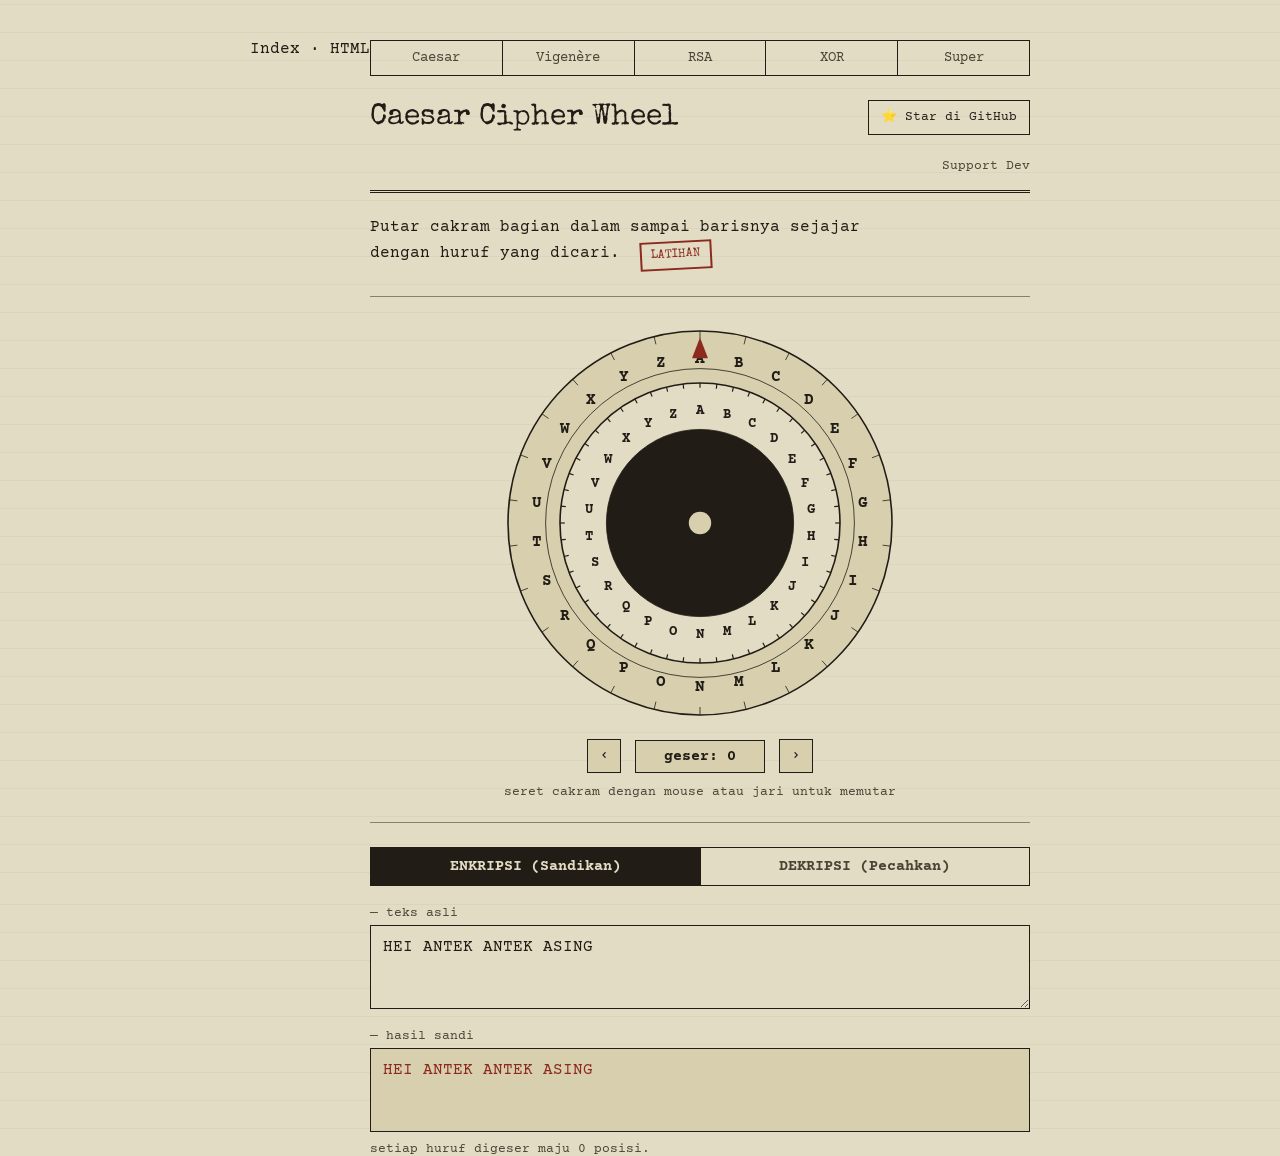
==== index.html @ 6e3e2916 "update index.html" ====
Index · HTML
<!DOCTYPE html>
<html lang="id">
<head>
<meta charset="UTF-8">
<meta name="viewport" content="width=device-width, initial-scale=1.0">
<title>Caesar Wheel</title>
<link rel="stylesheet" href="/shared/theme.css">
<style>
  @import url('https://fonts.googleapis.com/css2?family=Special+Elite&family=Courier+Prime:wght@400;700&display=swap');
 
  :root{
    --paper:#e3dcc4;
    --paper-dark:#d8cfae;
    --ink:#211d16;
    --ink-soft:#4a4436;
    --red:#8c2a1e;
    --red-soft:#a8493a;
    --line:#8a8267;
  }
 
  *{box-sizing:border-box;}
 
  body{
    margin:0;
    min-height:100vh;
    background:
      repeating-linear-gradient(0deg, transparent, transparent 27px, rgba(138,130,103,0.18) 28px),
      var(--paper);
    font-family:'Courier Prime', monospace;
    color:var(--ink);
    display:flex;
    justify-content:center;
    padding:40px 18px 70px;
  }
 
  .sheet{
    width:100%;
    max-width:660px;
  }
 
  .letterhead{
    display:flex;
    justify-content:space-between;
    align-items:flex-start;
    border-bottom:3px double var(--ink);
    padding-bottom:14px;
    margin-bottom:22px;
  }
  .letterhead h1{
    font-family:'Special Elite', cursive;
    font-size:30px;
    font-weight:400;
    margin:0;
    line-height:1.2;
  }
  .letterhead .ref{
    font-size:13px;
    color:var(--ink-soft);
    text-align:right;
    line-height:1.6;
    white-space:nowrap;
  }
 
  .intro{
    font-size:16px;
    line-height:1.6;
    max-width:520px;
    margin:0 0 26px;
  }
 
  .stamp{
    display:inline-block;
    border:2px solid var(--red);
    color:var(--red);
    font-family:'Special Elite', cursive;
    font-size:12px;
    padding:3px 9px;
    transform:rotate(-3deg);
    margin-left:10px;
  }
 
  .stage-wrap{
    display:flex;
    flex-direction:column;
    align-items:center;
    padding:20px 0 10px;
    border-top:1px solid var(--line);
    border-bottom:1px solid var(--line);
    margin-bottom:24px;
  }
 
  .stage{
    position:relative;
    width:min(72vw, 400px);
    aspect-ratio:1/1;
    margin:6px 0;
  }
 
  svg{width:100%;height:100%;display:block;overflow:visible;}
 
  .disc-inner{
    cursor:grab;
    transform-origin:250px 250px;
    transition:transform 0.15s linear;
  }
  .disc-inner.dragging{
    cursor:grabbing;
    transition:none;
  }
 
  .letter-outer, .letter-inner{
    font-family:'Courier Prime', monospace;
    font-weight:700;
    fill:var(--ink);
    text-anchor:middle;
    dominant-baseline:middle;
    user-select:none;
  }
  .letter-inner{ fill:var(--ink); }
 
  .pointer-tick{
    fill:var(--red);
    stroke:none;
  }
 
  .center-hub{
    fill:var(--ink);
  }
  .center-hub-inner{
    fill:var(--paper-dark);
  }
 
  .controls{
    display:flex;
    align-items:center;
    gap:14px;
    margin-top:10px;
  }
  .shift-badge{
    font-family:'Courier Prime', monospace;
    font-weight:700;
    font-size:15px;
    color:var(--ink);
    border:1px solid var(--ink);
    padding:7px 14px;
    min-width:130px;
    text-align:center;
    background:var(--paper-dark);
  }
  .nudge{
    width:34px;
    height:34px;
    border-radius:0;
    border:1px solid var(--ink);
    background:var(--paper-dark);
    color:var(--ink);
    font-size:17px;
    font-family:'Courier Prime', monospace;
    cursor:pointer;
  }
  .nudge:hover{ background:var(--ink); color:var(--paper); }
  .nudge:active{ transform:translateY(1px); }
 
  .hint{
    font-size:13px;
    color:var(--ink-soft);
    margin-top:12px;
    text-align:center;
  }
 
  .mode-row{
    display:flex;
    border:1px solid var(--ink);
    margin-bottom:20px;
  }
  .mode-btn{
    flex:1;
    padding:10px 0;
    background:var(--paper);
    border:none;
    border-right:1px solid var(--ink);
    color:var(--ink-soft);
    font-family:'Courier Prime', monospace;
    font-size:15px;
    font-weight:700;
    cursor:pointer;
  }
  .mode-btn:last-child{ border-right:none; }
  .mode-btn.active{
    background:var(--ink);
    color:var(--paper);
  }
 
  .field{ margin-bottom:20px; }
  label{
    display:block;
    font-size:13px;
    color:var(--ink-soft);
    margin-bottom:5px;
  }
  label::before{
    content:"— ";
  }
 
  textarea{
    width:100%;
    min-height:84px;
    resize:vertical;
    background:var(--paper);
    color:var(--ink);
    border:1px solid var(--ink);
    border-radius:0;
    padding:10px 12px;
    font-family:'Courier Prime', monospace;
    font-size:16px;
    line-height:1.45;
    outline:none;
  }
  textarea:focus{ border-color:var(--red); }
 
  .output-box{
    width:100%;
    min-height:84px;
    background:var(--paper-dark);
    border:1px solid var(--ink);
    padding:10px 12px;
    font-family:'Courier Prime', monospace;
    font-size:16px;
    line-height:1.45;
    color:var(--red);
    white-space:pre-wrap;
    word-break:break-word;
  }
 
  .footnote{
    margin-top:10px;
    font-size:13px;
    color:var(--ink-soft);
  }
 
  @media (prefers-reduced-motion: reduce){
    .disc-inner{ transition:none; }
  }
</style>
</head>
<body>
 
<div class="sheet">
  <div id="nav-slot"></div>
 
  <div class="letterhead">
    <h1>Caesar Cipher Wheel</h1>
    <div class="ref">
      <a href="https://github.com/anubluskrin/Caesar-Wheel" target="_blank" rel="noopener noreferrer"
        style="display:inline-flex; align-items:center; gap:6px; border:1px solid var(--ink); padding:6px 12px; color:var(--ink); text-decoration:none; font-size:13px;">
        ⭐ Star di GitHub
      </a>
      <br>
      <br>Support Dev
    </div>
  </div>
 
  <p class="intro">
    Putar cakram bagian dalam sampai barisnya sejajar dengan huruf yang dicari.
    <span class="stamp">LATIHAN</span>
  </p>
 
  <div class="stage-wrap">
    <div class="stage">
      <svg viewBox="0 0 500 500">
        <g class="disc-outer" id="outerDisc"></g>
        <g class="disc-inner" id="innerDisc"></g>
        <polygon class="pointer-tick" points="250,18 240,44 260,44"></polygon>
        <circle class="center-hub" cx="250" cy="250" r="24"></circle>
        <circle class="center-hub-inner" cx="250" cy="250" r="14"></circle>
      </svg>
    </div>
 
    <div class="controls">
      <button class="nudge" id="nudgeLeft" aria-label="Kurangi pergeseran">&#8249;</button>
      <div class="shift-badge" id="shiftBadge">geser: 0</div>
      <button class="nudge" id="nudgeRight" aria-label="Tambah pergeseran">&#8250;</button>
    </div>
    <p class="hint">seret cakram dengan mouse atau jari untuk memutar</p>
  </div>
 
  <div class="mode-row">
    <button class="mode-btn active" data-mode="encode">ENKRIPSI (Sandikan)</button>
    <button class="mode-btn" data-mode="decode">DEKRIPSI (Pecahkan)</button>
  </div>
 
  <div class="field">
    <label for="inputText">teks asli</label>
    <textarea id="inputText" placeholder="Ketik pesan di sini...">HEI ANTEK ANTEK ASING</textarea>
  </div>
 
  <div class="field">
    <label id="outputLabel">hasil sandi</label>
    <div class="output-box" id="outputText"></div>
    <p class="footnote" id="footnote"></p>
  </div>
 
</div>
 
<script src="/shared/nav.js"></script>
<script>
(function(){
  const ALPHA = "ABCDEFGHIJKLMNOPQRSTUVWXYZ";
  const N = 26;
  const R_OUTER = 240;
  const R_OUTER_LETTERS = 205;
  const R_INNER = 175;
  const R_INNER_LETTERS = 140;
  const CX = 250, CY = 250;
 
  // --- efek suara (Web Audio API, tanpa file eksternal) ---
  let audioCtx = null;
  function getAudioCtx(){
    if(!audioCtx) audioCtx = new (window.AudioContext || window.webkitAudioContext)();
    if(audioCtx.state === 'suspended') audioCtx.resume();
    return audioCtx;
  }
  function playTick(strength = 1){
    const ctx = getAudioCtx();
    const osc = ctx.createOscillator();
    const gain = ctx.createGain();
    osc.type = 'square';
    osc.frequency.value = 900 + Math.random() * 200;
    gain.gain.setValueAtTime(0.15 * strength, ctx.currentTime);
    gain.gain.exponentialRampToValueAtTime(0.001, ctx.currentTime + 0.05);
    osc.connect(gain).connect(ctx.destination);
    osc.start();
    osc.stop(ctx.currentTime + 0.05);
  }
 
  const outerDisc = document.getElementById('outerDisc');
  const innerDisc = document.getElementById('innerDisc');
 
  let outerRing = `<circle cx="${CX}" cy="${CY}" r="${R_OUTER}" fill="var(--paper-dark)" stroke="var(--ink)" stroke-width="2"></circle>`;
  outerRing += `<circle cx="${CX}" cy="${CY}" r="${R_INNER+18}" fill="none" stroke="var(--ink)" stroke-width="1"></circle>`;
  for(let i=0;i<N;i++){
    const angle = (i / N) * 2 * Math.PI - Math.PI/2;
    const x = CX + R_OUTER_LETTERS * Math.cos(angle);
    const y = CY + R_OUTER_LETTERS * Math.sin(angle);
    outerRing += `<text class="letter-outer" x="${x.toFixed(2)}" y="${y.toFixed(2)}" font-size="20">${ALPHA[i]}</text>`;
    const x1 = CX + R_OUTER * Math.cos(angle);
    const y1 = CY + R_OUTER * Math.sin(angle);
    const x2 = CX + (R_OUTER-10) * Math.cos(angle);
    const y2 = CY + (R_OUTER-10) * Math.sin(angle);
    outerRing += `<line x1="${x1.toFixed(2)}" y1="${y1.toFixed(2)}" x2="${x2.toFixed(2)}" y2="${y2.toFixed(2)}" stroke="var(--ink)" stroke-width="1"></line>`;
  }
  outerDisc.innerHTML = outerRing;
 
  let innerRing = `<circle cx="${CX}" cy="${CY}" r="${R_INNER}" fill="var(--paper)" stroke="var(--ink)" stroke-width="2"></circle>`;
  innerRing += `<circle cx="${CX}" cy="${CY}" r="${R_INNER-58}" fill="var(--ink)" stroke="var(--ink)" stroke-width="1"></circle>`;
  for(let i=0;i<N;i++){
    const angle = (i / N) * 2 * Math.PI - Math.PI/2;
    const x = CX + R_INNER_LETTERS * Math.cos(angle);
    const y = CY + R_INNER_LETTERS * Math.sin(angle);
    innerRing += `<text class="letter-inner" x="${x.toFixed(2)}" y="${y.toFixed(2)}" font-size="18" fill="var(--ink)">${ALPHA[i]}</text>`;
  }
  for(let i=0;i<52;i++){
    const angle = (i/52) * 2 * Math.PI;
    const x1 = CX + R_INNER * Math.cos(angle);
    const y1 = CY + R_INNER * Math.sin(angle);
    const x2 = CX + (R_INNER-6) * Math.cos(angle);
    const y2 = CY + (R_INNER-6) * Math.sin(angle);
    innerRing += `<line x1="${x1.toFixed(2)}" y1="${y1.toFixed(2)}" x2="${x2.toFixed(2)}" y2="${y2.toFixed(2)}" stroke="var(--ink)" stroke-width="1.5"></line>`;
  }
  innerDisc.innerHTML = innerRing;
 
  const degPerLetter = 360 / N;
  let shift = 0;
  let rotationDeg = 0;
 
  const shiftBadge = document.getElementById('shiftBadge');
  const innerDiscEl = document.getElementById('innerDisc');
 
  function applyRotation(deg, animate){
    innerDiscEl.style.transition = animate ? '' : 'none';
    innerDiscEl.style.transform = `rotate(${deg}deg)`;
  }
 
  function setShift(newShift, animate){
    shift = ((newShift % N) + N) % N;
    rotationDeg = shift * degPerLetter;
    applyRotation(rotationDeg, animate !== false);
    shiftBadge.textContent = `geser: ${shift}`;
    updateOutput();
  }
 
  let dragging = false;
  let dragStartAngle = 0;
  let rotationAtDragStart = 0;
  let lastBoundaryIndex = 0;
  let cachedCtmInverse = null;
 
  function getAngleFromEvent(evt, ctmInverse){
    const svg = innerDiscEl.ownerSVGElement;
    const pt = svg.createSVGPoint();
    const point = evt.touches ? evt.touches[0] : evt;
    pt.x = point.clientX;
    pt.y = point.clientY;
    const loc = pt.matrixTransform(ctmInverse || svg.getScreenCTM().inverse());
    const dx = loc.x - CX;
    const dy = loc.y - CY;
    return Math.atan2(dy, dx) * 180 / Math.PI;
  }
 
  function startDrag(evt){
    dragging = true;
    getAudioCtx();
    innerDiscEl.classList.add('dragging');
    cachedCtmInverse = innerDiscEl.ownerSVGElement.getScreenCTM().inverse();
    dragStartAngle = getAngleFromEvent(evt, cachedCtmInverse);
    rotationAtDragStart = rotationDeg;
    lastBoundaryIndex = Math.round(rotationDeg / degPerLetter);
    evt.preventDefault();
  }
 
  function moveDrag(evt){
    if(!dragging) return;
    const currentAngle = getAngleFromEvent(evt, cachedCtmInverse);
    let delta = currentAngle - dragStartAngle;
    rotationDeg = rotationAtDragStart + delta;
    applyRotation(rotationDeg, false);
 
    const currentBoundaryIndex = Math.round(rotationDeg / degPerLetter);
    if(currentBoundaryIndex !== lastBoundaryIndex){
      playTick();
      lastBoundaryIndex = currentBoundaryIndex;
 
      // update angka & hasil secara realtime, tanpa animasi/snap
      shift = ((currentBoundaryIndex % N) + N) % N;
      shiftBadge.textContent = `geser: ${shift}`;
      updateOutput();
    }
    evt.preventDefault();
  }
 
  function endDrag(){
    if(!dragging) return;
    dragging = false;
    innerDiscEl.classList.remove('dragging');
    const snappedShift = Math.round(rotationDeg / degPerLetter);
    setShift(snappedShift, true);
  }
 
  innerDiscEl.addEventListener('mousedown', startDrag);
  window.addEventListener('mousemove', moveDrag);
  window.addEventListener('mouseup', endDrag);
  innerDiscEl.addEventListener('touchstart', startDrag, {passive:false});
  window.addEventListener('touchmove', moveDrag, {passive:false});
  window.addEventListener('touchend', endDrag);
 
  document.getElementById('nudgeLeft').addEventListener('click', ()=> { playTick(1.3); setShift(shift - 1, true); });
  document.getElementById('nudgeRight').addEventListener('click', ()=> { playTick(1.3); setShift(shift + 1, true); });
 
  let mode = 'encode';
  const modeButtons = document.querySelectorAll('.mode-btn');
  const outputLabel = document.getElementById('outputLabel');
  const footnote = document.getElementById('footnote');
  const inputText = document.getElementById('inputText');
  const outputText = document.getElementById('outputText');
 
  modeButtons.forEach(btn=>{
    btn.addEventListener('click', ()=>{
      modeButtons.forEach(b=>b.classList.remove('active'));
      btn.classList.add('active');
      mode = btn.dataset.mode;
      outputLabel.textContent = mode === 'encode' ? 'hasil sandi' : 'hasil terpecahkan';
      updateOutput();
    });
  });
 
  function caesarShift(text, s){
    return text.replace(/[a-zA-Z]/g, ch => {
      const isUpper = ch === ch.toUpperCase();
      const base = isUpper ? 65 : 97;
      const code = ch.charCodeAt(0) - base;
      const shifted = ((code + s) % 26 + 26) % 26;
      return String.fromCharCode(shifted + base);
    });
  }
 
  function updateOutput(){
    const text = inputText.value;
    const s = mode === 'encode' ? shift : -shift;
    const result = caesarShift(text, s);
    outputText.textContent = result || ' ';
    footnote.textContent = mode === 'encode'
      ? `setiap huruf digeser maju ${shift} posisi.`
      : `setiap huruf digeser mundur ${shift} posisi untuk mengembalikan pesan.`;
  }
 
  inputText.addEventListener('input', updateOutput);
 
  setShift(0, false);
})();
</script>
</body>
</html>
---- shared/theme.css ----
@import url('https://fonts.googleapis.com/css2?family=Special+Elite&family=Courier+Prime:wght@400;700&display=swap');

:root{
  --paper:#e3dcc4;
  --paper-dark:#d8cfae;
  --ink:#211d16;
  --ink-soft:#4a4436;
  --red:#8c2a1e;
  --red-soft:#a8493a;
  --line:#8a8267;
}

*{ box-sizing:border-box; }

body{
  margin:0;
  min-height:100vh;
  background:
    repeating-linear-gradient(0deg, transparent, transparent 27px, rgba(138,130,103,0.18) 28px),
    var(--paper);
  font-family:'Courier Prime', monospace;
  color:var(--ink);
  display:flex;
  justify-content:center;
  padding:40px 18px 70px;
}

.sheet{
  width:100%;
  max-width:660px;
}

.letterhead{
  display:flex;
  justify-content:space-between;
  align-items:flex-start;
  border-bottom:3px double var(--ink);
  padding-bottom:14px;
  margin-bottom:16px;
}
.letterhead h1{
  font-family:'Special Elite', cursive;
  font-size:30px;
  font-weight:400;
  margin:0;
  line-height:1.2;
}
.letterhead .ref{
  font-size:13px;
  color:var(--ink-soft);
  text-align:right;
  line-height:1.6;
  white-space:nowrap;
}

.field{ margin-bottom:20px; }
label{
  display:block;
  font-size:13px;
  color:var(--ink-soft);
  margin-bottom:5px;
}
label::before{ content:"— "; }

textarea, input[type="text"], input[type="number"]{
  width:100%;
  background:var(--paper);
  color:var(--ink);
  border:1px solid var(--ink);
  border-radius:0;
  padding:10px 12px;
  font-family:'Courier Prime', monospace;
  font-size:16px;
  line-height:1.45;
  outline:none;
}
textarea{ min-height:84px; resize:vertical; }
textarea:focus, input:focus{ border-color:var(--red); }

.output-box{
  width:100%;
  min-height:84px;
  background:var(--paper-dark);
  border:1px solid var(--ink);
  padding:10px 12px;
  font-family:'Courier Prime', monospace;
  font-size:16px;
  line-height:1.45;
  color:var(--red);
  white-space:pre-wrap;
  word-break:break-word;
}

.mode-row{
  display:flex;
  border:1px solid var(--ink);
  margin-bottom:20px;
}
.mode-btn{
  flex:1;
  padding:10px 0;
  background:var(--paper);
  border:none;
  border-right:1px solid var(--ink);
  color:var(--ink-soft);
  font-family:'Courier Prime', monospace;
  font-size:15px;
  font-weight:700;
  cursor:pointer;
}
.mode-btn:last-child{ border-right:none; }
.mode-btn.active{ background:var(--ink); color:var(--paper); }

.footnote{
  margin-top:10px;
  font-size:13px;
  color:var(--ink-soft);
}

.process-table{
  width:100%;
  border-collapse:collapse;
  font-size:14px;
  margin-top:8px;
}
.process-table th, .process-table td{
  border:1px solid var(--line);
  padding:6px 10px;
  text-align:center;
}
.process-table th{
  background:var(--paper-dark);
  font-weight:700;
}
.process-table tbody tr:nth-child(even){
  background:rgba(138,130,103,0.08);
}
.log-empty{
  font-size:14px;
  color:var(--ink-soft);
  font-style:italic;
}
.process-panel{
  margin-top:22px;
  border-top:1px solid var(--line);
  padding-top:16px;
  max-height:320px;
  overflow-y:auto;
}
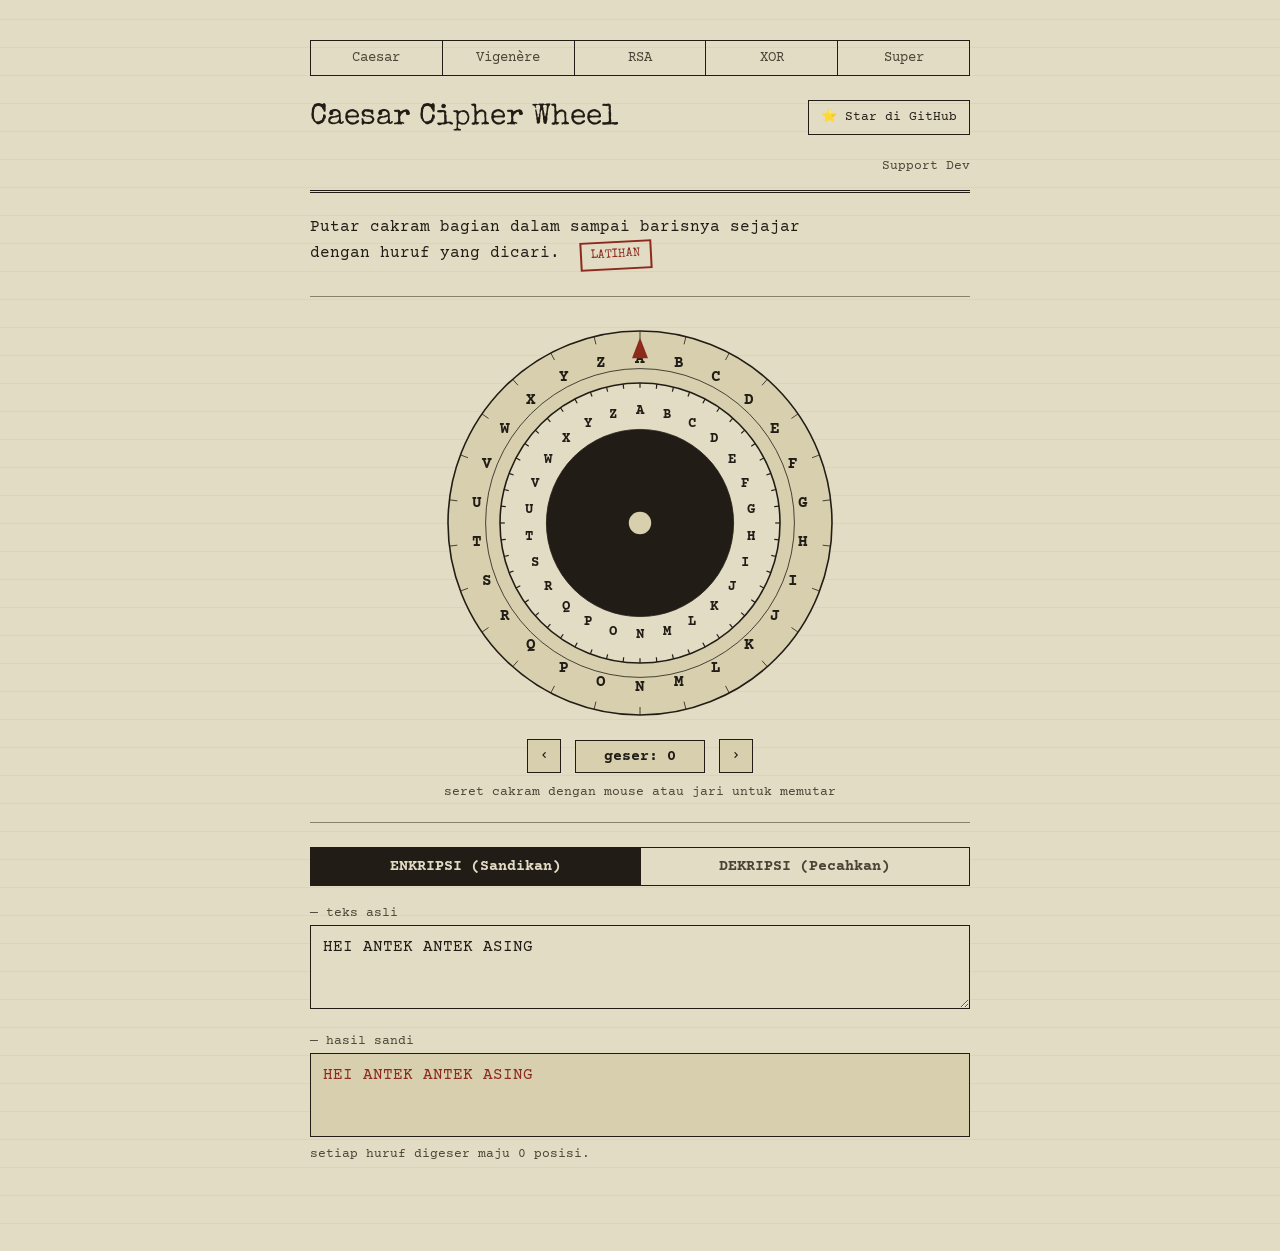
==== commit 688a818e: "fix index.html lagi" ====
--- a/index.html
+++ b/index.html
@@ -1,6 +1,4 @@
 
-
-Index · HTML
 <!DOCTYPE html>
 <html lang="id">
 <head>
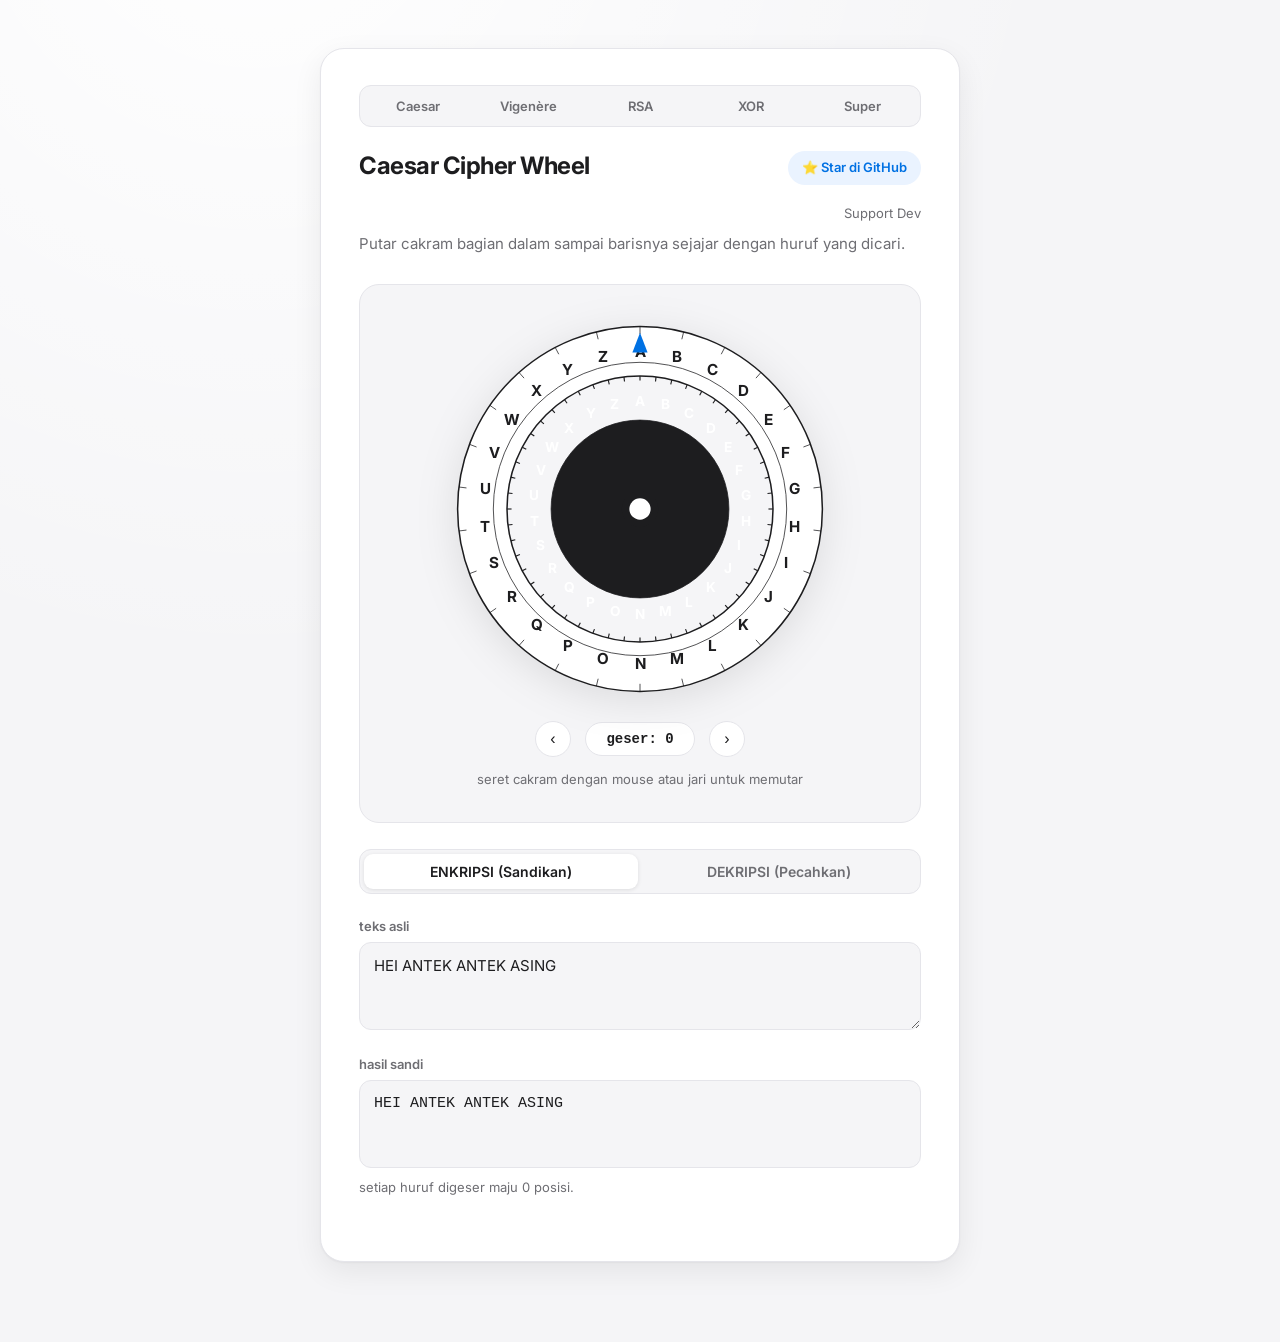
==== commit 8642eb3b: "update ui" ====
--- a/index.html
+++ b/index.html
@@ -6,239 +6,96 @@
 <meta name="viewport" content="width=device-width, initial-scale=1.0">
 <title>Caesar Wheel</title>
 <link rel="stylesheet" href="/shared/theme.css">
+
 <style>
-  @import url('https://fonts.googleapis.com/css2?family=Special+Elite&family=Courier+Prime:wght@400;700&display=swap');
- 
-  :root{
-    --paper:#e3dcc4;
-    --paper-dark:#d8cfae;
-    --ink:#211d16;
-    --ink-soft:#4a4436;
-    --red:#8c2a1e;
-    --red-soft:#a8493a;
-    --line:#8a8267;
-  }
- 
-  *{box-sizing:border-box;}
- 
-  body{
-    margin:0;
-    min-height:100vh;
-    background:
-      repeating-linear-gradient(0deg, transparent, transparent 27px, rgba(138,130,103,0.18) 28px),
-      var(--paper);
-    font-family:'Courier Prime', monospace;
-    color:var(--ink);
-    display:flex;
-    justify-content:center;
-    padding:40px 18px 70px;
-  }
- 
-  .sheet{
-    width:100%;
-    max-width:660px;
-  }
- 
-  .letterhead{
-    display:flex;
-    justify-content:space-between;
-    align-items:flex-start;
-    border-bottom:3px double var(--ink);
-    padding-bottom:14px;
-    margin-bottom:22px;
-  }
-  .letterhead h1{
-    font-family:'Special Elite', cursive;
-    font-size:30px;
-    font-weight:400;
-    margin:0;
-    line-height:1.2;
-  }
-  .letterhead .ref{
-    font-size:13px;
+  .intro{
+    font-size:15px;
+    line-height:1.6;
     color:var(--ink-soft);
-    text-align:right;
-    line-height:1.6;
-    white-space:nowrap;
-  }
- 
-  .intro{
-    font-size:16px;
-    line-height:1.6;
-    max-width:520px;
-    margin:0 0 26px;
-  }
- 
-  .stamp{
-    display:inline-block;
-    border:2px solid var(--red);
-    color:var(--red);
-    font-family:'Special Elite', cursive;
-    font-size:12px;
-    padding:3px 9px;
-    transform:rotate(-3deg);
-    margin-left:10px;
-  }
- 
+    margin:0 0 28px;
+  }
+
   .stage-wrap{
     display:flex;
     flex-direction:column;
     align-items:center;
-    padding:20px 0 10px;
-    border-top:1px solid var(--line);
-    border-bottom:1px solid var(--line);
-    margin-bottom:24px;
-  }
- 
+    background:var(--paper);
+    border:1px solid var(--line);
+    border-radius:20px;
+    padding:28px 20px 22px;
+    margin-bottom:26px;
+  }
+
   .stage{
     position:relative;
-    width:min(72vw, 400px);
+    width:min(70vw, 380px);
     aspect-ratio:1/1;
     margin:6px 0;
-  }
- 
+    filter:drop-shadow(0 8px 20px rgba(0,0,0,0.10));
+  }
+
   svg{width:100%;height:100%;display:block;overflow:visible;}
- 
+
   .disc-inner{
     cursor:grab;
     transform-origin:250px 250px;
-    transition:transform 0.15s linear;
-  }
-  .disc-inner.dragging{
-    cursor:grabbing;
-    transition:none;
-  }
- 
+    transition:transform 0.15s ease-out;
+  }
+  .disc-inner.dragging{ cursor:grabbing; transition:none; }
+
   .letter-outer, .letter-inner{
-    font-family:'Courier Prime', monospace;
+    font-family:-apple-system, 'Inter', sans-serif;
     font-weight:700;
     fill:var(--ink);
     text-anchor:middle;
     dominant-baseline:middle;
     user-select:none;
   }
-  .letter-inner{ fill:var(--ink); }
- 
-  .pointer-tick{
-    fill:var(--red);
-    stroke:none;
-  }
- 
-  .center-hub{
-    fill:var(--ink);
-  }
-  .center-hub-inner{
-    fill:var(--paper-dark);
-  }
- 
+  .letter-inner{ fill:var(--paper-dark); }
+
+  .pointer-tick{ fill:var(--accent); stroke:none; }
+  .center-hub{ fill:var(--ink); }
+  .center-hub-inner{ fill:var(--paper-dark); }
+
   .controls{
     display:flex;
     align-items:center;
     gap:14px;
-    margin-top:10px;
+    margin-top:16px;
   }
   .shift-badge{
-    font-family:'Courier Prime', monospace;
+    font-family:'SF Mono', 'Courier New', monospace;
     font-weight:700;
-    font-size:15px;
+    font-size:14px;
     color:var(--ink);
-    border:1px solid var(--ink);
-    padding:7px 14px;
-    min-width:130px;
+    border:1px solid var(--line);
+    border-radius:999px;
+    padding:8px 18px;
+    min-width:110px;
     text-align:center;
     background:var(--paper-dark);
   }
   .nudge{
-    width:34px;
-    height:34px;
-    border-radius:0;
-    border:1px solid var(--ink);
+    width:36px;
+    height:36px;
+    border-radius:50%;
+    border:1px solid var(--line);
     background:var(--paper-dark);
     color:var(--ink);
-    font-size:17px;
-    font-family:'Courier Prime', monospace;
+    font-size:16px;
     cursor:pointer;
-  }
-  .nudge:hover{ background:var(--ink); color:var(--paper); }
-  .nudge:active{ transform:translateY(1px); }
- 
+    transition:background .15s ease, border-color .15s ease;
+  }
+  .nudge:hover{ background:var(--accent-soft); border-color:var(--accent); color:var(--accent); }
+  .nudge:active{ transform:scale(0.94); }
+
   .hint{
     font-size:13px;
     color:var(--ink-soft);
-    margin-top:12px;
+    margin-top:14px;
     text-align:center;
   }
- 
-  .mode-row{
-    display:flex;
-    border:1px solid var(--ink);
-    margin-bottom:20px;
-  }
-  .mode-btn{
-    flex:1;
-    padding:10px 0;
-    background:var(--paper);
-    border:none;
-    border-right:1px solid var(--ink);
-    color:var(--ink-soft);
-    font-family:'Courier Prime', monospace;
-    font-size:15px;
-    font-weight:700;
-    cursor:pointer;
-  }
-  .mode-btn:last-child{ border-right:none; }
-  .mode-btn.active{
-    background:var(--ink);
-    color:var(--paper);
-  }
- 
-  .field{ margin-bottom:20px; }
-  label{
-    display:block;
-    font-size:13px;
-    color:var(--ink-soft);
-    margin-bottom:5px;
-  }
-  label::before{
-    content:"— ";
-  }
- 
-  textarea{
-    width:100%;
-    min-height:84px;
-    resize:vertical;
-    background:var(--paper);
-    color:var(--ink);
-    border:1px solid var(--ink);
-    border-radius:0;
-    padding:10px 12px;
-    font-family:'Courier Prime', monospace;
-    font-size:16px;
-    line-height:1.45;
-    outline:none;
-  }
-  textarea:focus{ border-color:var(--red); }
- 
-  .output-box{
-    width:100%;
-    min-height:84px;
-    background:var(--paper-dark);
-    border:1px solid var(--ink);
-    padding:10px 12px;
-    font-family:'Courier Prime', monospace;
-    font-size:16px;
-    line-height:1.45;
-    color:var(--red);
-    white-space:pre-wrap;
-    word-break:break-word;
-  }
- 
-  .footnote{
-    margin-top:10px;
-    font-size:13px;
-    color:var(--ink-soft);
-  }
- 
+
   @media (prefers-reduced-motion: reduce){
     .disc-inner{ transition:none; }
   }
@@ -263,7 +120,6 @@
  
   <p class="intro">
     Putar cakram bagian dalam sampai barisnya sejajar dengan huruf yang dicari.
-    <span class="stamp">LATIHAN</span>
   </p>
  
   <div class="stage-wrap">
--- a/shared/theme.css
+++ b/shared/theme.css
@@ -1,13 +1,17 @@
-@import url('https://fonts.googleapis.com/css2?family=Special+Elite&family=Courier+Prime:wght@400;700&display=swap');
+@import url('https://fonts.googleapis.com/css2?family=Inter:wght@400;500;600;700&display=swap');
 
 :root{
-  --paper:#e3dcc4;
-  --paper-dark:#d8cfae;
-  --ink:#211d16;
-  --ink-soft:#4a4436;
-  --red:#8c2a1e;
-  --red-soft:#a8493a;
-  --line:#8a8267;
+  --paper:#f5f5f7;
+  --paper-dark:#ffffff;
+  --ink:#1d1d1f;
+  --ink-soft:#6e6e73;
+  --red:#ff3b30;
+  --red-soft:#ff6961;
+  --line:#e5e5ea;
+  --accent:#0071e3;
+  --accent-soft:#eaf3ff;
+  --radius:16px;
+  --shadow:0 1px 2px rgba(0,0,0,0.04), 0 10px 30px rgba(0,0,0,0.07);
 }
 
 *{ box-sizing:border-box; }
@@ -16,134 +20,173 @@
   margin:0;
   min-height:100vh;
   background:
-    repeating-linear-gradient(0deg, transparent, transparent 27px, rgba(138,130,103,0.18) 28px),
+    radial-gradient(circle at 20% -10%, #ffffff 0%, transparent 45%),
     var(--paper);
-  font-family:'Courier Prime', monospace;
+  font-family:-apple-system, BlinkMacSystemFont, 'Inter', 'Segoe UI', sans-serif;
   color:var(--ink);
   display:flex;
   justify-content:center;
-  padding:40px 18px 70px;
+  padding:48px 18px 80px;
+  -webkit-font-smoothing:antialiased;
 }
 
 .sheet{
   width:100%;
-  max-width:660px;
+  max-width:640px;
+  background:var(--paper-dark);
+  border:1px solid var(--line);
+  border-radius:24px;
+  box-shadow:var(--shadow);
+  padding:36px 38px 42px;
 }
 
 .letterhead{
   display:flex;
   justify-content:space-between;
   align-items:flex-start;
-  border-bottom:3px double var(--ink);
-  padding-bottom:14px;
-  margin-bottom:16px;
+  border:none;
+  padding-bottom:0;
+  margin-bottom:8px;
 }
 .letterhead h1{
-  font-family:'Special Elite', cursive;
-  font-size:30px;
-  font-weight:400;
+  font-family:inherit;
+  font-size:24px;
+  font-weight:700;
+  letter-spacing:-0.02em;
   margin:0;
-  line-height:1.2;
+  line-height:1.25;
 }
 .letterhead .ref{
   font-size:13px;
   color:var(--ink-soft);
   text-align:right;
-  line-height:1.6;
+  line-height:1.5;
   white-space:nowrap;
 }
+.letterhead .ref a{
+  display:inline-flex;
+  align-items:center;
+  gap:6px;
+  border:none !important;
+  background:var(--accent-soft);
+  color:var(--accent) !important;
+  padding:7px 14px !important;
+  border-radius:999px;
+  font-weight:600;
+  font-size:13px;
+  transition:background .15s ease;
+}
+.letterhead .ref a:hover{ background:#d9ebff; }
 
-.field{ margin-bottom:20px; }
+.field{ margin-bottom:22px; }
 label{
   display:block;
   font-size:13px;
+  font-weight:600;
   color:var(--ink-soft);
-  margin-bottom:5px;
+  margin-bottom:8px;
 }
-label::before{ content:"— "; }
+label::before{ content:none; }
 
 textarea, input[type="text"], input[type="number"]{
   width:100%;
   background:var(--paper);
   color:var(--ink);
-  border:1px solid var(--ink);
-  border-radius:0;
-  padding:10px 12px;
-  font-family:'Courier Prime', monospace;
-  font-size:16px;
-  line-height:1.45;
+  border:1px solid var(--line);
+  border-radius:12px;
+  padding:12px 14px;
+  font-family:inherit;
+  font-size:15px;
+  line-height:1.5;
   outline:none;
+  transition:border-color .15s ease, box-shadow .15s ease;
 }
-textarea{ min-height:84px; resize:vertical; }
-textarea:focus, input:focus{ border-color:var(--red); }
+textarea{ min-height:88px; resize:vertical; }
+textarea:focus, input:focus{
+  border-color:var(--accent);
+  box-shadow:0 0 0 4px var(--accent-soft);
+}
 
 .output-box{
   width:100%;
-  min-height:84px;
-  background:var(--paper-dark);
-  border:1px solid var(--ink);
-  padding:10px 12px;
-  font-family:'Courier Prime', monospace;
-  font-size:16px;
-  line-height:1.45;
-  color:var(--red);
+  min-height:88px;
+  background:var(--paper);
+  border:1px solid var(--line);
+  border-radius:12px;
+  padding:12px 14px;
+  font-family:'SF Mono', 'Courier New', monospace;
+  font-size:15px;
+  line-height:1.5;
+  color:var(--ink);
   white-space:pre-wrap;
   word-break:break-word;
 }
 
 .mode-row{
   display:flex;
-  border:1px solid var(--ink);
-  margin-bottom:20px;
+  background:var(--paper);
+  border:1px solid var(--line);
+  border-radius:12px;
+  padding:4px;
+  gap:4px;
+  margin-bottom:24px;
 }
 .mode-btn{
   flex:1;
-  padding:10px 0;
-  background:var(--paper);
+  padding:9px 0;
+  background:transparent;
   border:none;
-  border-right:1px solid var(--ink);
+  border-right:none;
+  border-radius:9px;
   color:var(--ink-soft);
-  font-family:'Courier Prime', monospace;
-  font-size:15px;
-  font-weight:700;
+  font-family:inherit;
+  font-size:14px;
+  font-weight:600;
   cursor:pointer;
+  transition:all .15s ease;
 }
-.mode-btn:last-child{ border-right:none; }
-.mode-btn.active{ background:var(--ink); color:var(--paper); }
+.mode-btn.active{
+  background:var(--paper-dark);
+  color:var(--ink);
+  box-shadow:0 1px 4px rgba(0,0,0,0.1);
+}
 
 .footnote{
   margin-top:10px;
   font-size:13px;
   color:var(--ink-soft);
+  line-height:1.5;
 }
 
+.process-panel{
+  margin-top:26px;
+  border-top:1px solid var(--line);
+  padding-top:18px;
+  max-height:320px;
+  overflow-y:auto;
+}
 .process-table{
   width:100%;
   border-collapse:collapse;
-  font-size:14px;
-  margin-top:8px;
+  font-size:13px;
+  margin-top:4px;
 }
 .process-table th, .process-table td{
-  border:1px solid var(--line);
-  padding:6px 10px;
+  border:none;
+  border-bottom:1px solid var(--line);
+  padding:8px 10px;
   text-align:center;
 }
 .process-table th{
-  background:var(--paper-dark);
-  font-weight:700;
+  color:var(--ink-soft);
+  font-weight:600;
+  font-size:12px;
+  text-transform:uppercase;
+  letter-spacing:0.03em;
 }
-.process-table tbody tr:nth-child(even){
-  background:rgba(138,130,103,0.08);
-}
+.process-table tbody tr:hover{ background:var(--paper); }
 .log-empty{
   font-size:14px;
   color:var(--ink-soft);
-  font-style:italic;
-}
-.process-panel{
-  margin-top:22px;
-  border-top:1px solid var(--line);
-  padding-top:16px;
-  max-height:320px;
-  overflow-y:auto;
+  font-style:normal;
 }
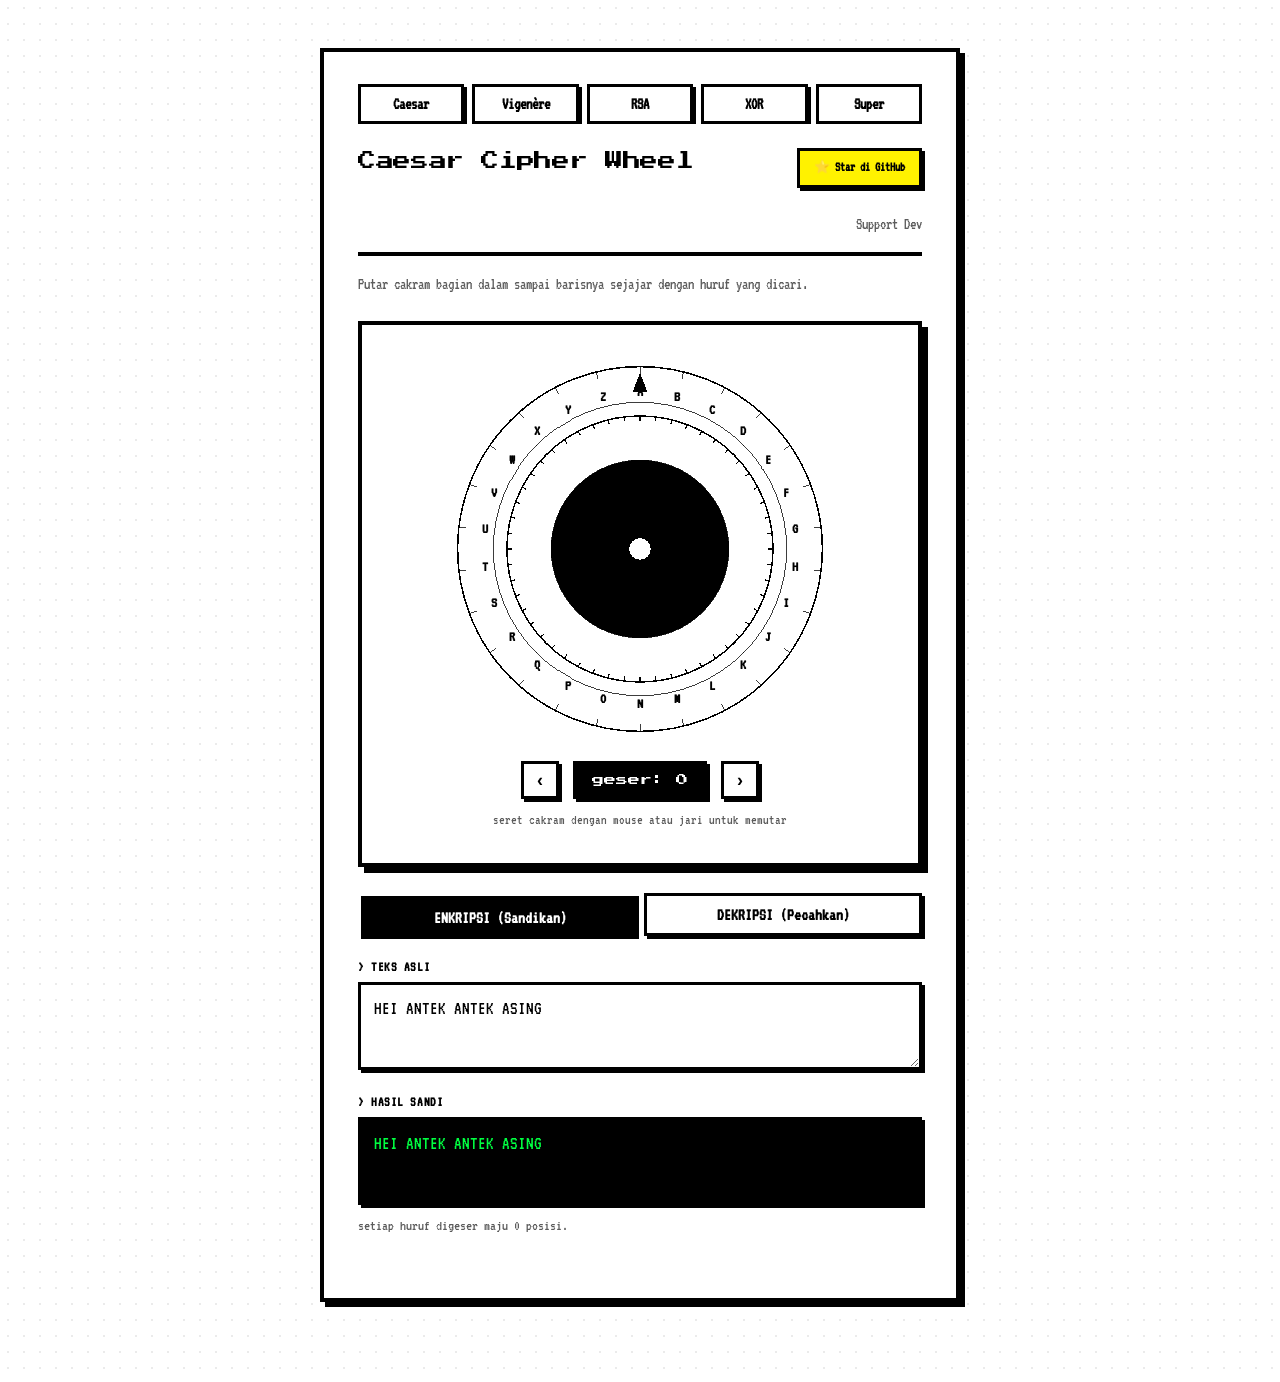
==== commit 504e873f: "ganti ui lagi" ====
--- a/index.html
+++ b/index.html
@@ -9,21 +9,22 @@
 
 <style>
   .intro{
-    font-size:15px;
+    font-size:16px;
     line-height:1.6;
     color:var(--ink-soft);
-    margin:0 0 28px;
+    margin:0 0 24px;
   }
 
   .stage-wrap{
     display:flex;
     flex-direction:column;
     align-items:center;
-    background:var(--paper);
-    border:1px solid var(--line);
-    border-radius:20px;
+    background:#fff;
+    border:4px solid var(--ink);
+    border-radius:0;
     padding:28px 20px 22px;
     margin-bottom:26px;
+    box-shadow:6px 6px 0 #000;
   }
 
   .stage{
@@ -31,31 +32,30 @@
     width:min(70vw, 380px);
     aspect-ratio:1/1;
     margin:6px 0;
-    filter:drop-shadow(0 8px 20px rgba(0,0,0,0.10));
-  }
-
-  svg{width:100%;height:100%;display:block;overflow:visible;}
+  }
+
+  svg{width:100%;height:100%;display:block;overflow:visible; shape-rendering:crispEdges;}
 
   .disc-inner{
     cursor:grab;
     transform-origin:250px 250px;
-    transition:transform 0.15s ease-out;
+    transition:transform 0.12s steps(8);
   }
   .disc-inner.dragging{ cursor:grabbing; transition:none; }
 
   .letter-outer, .letter-inner{
-    font-family:-apple-system, 'Inter', sans-serif;
+    font-family:'VT323', monospace;
     font-weight:700;
     fill:var(--ink);
     text-anchor:middle;
     dominant-baseline:middle;
     user-select:none;
   }
-  .letter-inner{ fill:var(--paper-dark); }
-
-  .pointer-tick{ fill:var(--accent); stroke:none; }
+  .letter-inner{ fill:#fff; }
+
+  .pointer-tick{ fill:var(--ink); stroke:none; }
   .center-hub{ fill:var(--ink); }
-  .center-hub-inner{ fill:var(--paper-dark); }
+  .center-hub-inner{ fill:#fff; }
 
   .controls{
     display:flex;
@@ -64,33 +64,36 @@
     margin-top:16px;
   }
   .shift-badge{
-    font-family:'SF Mono', 'Courier New', monospace;
-    font-weight:700;
-    font-size:14px;
-    color:var(--ink);
-    border:1px solid var(--line);
-    border-radius:999px;
-    padding:8px 18px;
+    font-family:'Press Start 2P', monospace;
+    font-weight:400;
+    font-size:12px;
+    color:#fff;
+    border:3px solid var(--ink);
+    border-radius:0;
+    padding:10px 16px;
     min-width:110px;
     text-align:center;
-    background:var(--paper-dark);
+    background:var(--ink);
+    box-shadow:3px 3px 0 #000;
   }
   .nudge{
-    width:36px;
-    height:36px;
-    border-radius:50%;
-    border:1px solid var(--line);
-    background:var(--paper-dark);
+    width:38px;
+    height:38px;
+    border-radius:0;
+    border:3px solid var(--ink);
+    background:#fff;
     color:var(--ink);
-    font-size:16px;
+    font-size:18px;
+    font-weight:700;
     cursor:pointer;
-    transition:background .15s ease, border-color .15s ease;
-  }
-  .nudge:hover{ background:var(--accent-soft); border-color:var(--accent); color:var(--accent); }
-  .nudge:active{ transform:scale(0.94); }
+    box-shadow:3px 3px 0 #000;
+    transition:transform .08s ease, box-shadow .08s ease;
+  }
+  .nudge:hover{ background:#fff200; }
+  .nudge:active{ transform:translate(3px,3px); box-shadow:0 0 0 #000; }
 
   .hint{
-    font-size:13px;
+    font-size:14px;
     color:var(--ink-soft);
     margin-top:14px;
     text-align:center;
@@ -100,9 +103,9 @@
     .disc-inner{ transition:none; }
   }
 </style>
+
 </head>
 <body>
- 
 <div class="sheet">
   <div id="nav-slot"></div>
  
--- a/shared/theme.css
+++ b/shared/theme.css
@@ -1,17 +1,17 @@
-@import url('https://fonts.googleapis.com/css2?family=Inter:wght@400;500;600;700&display=swap');
+@import url('https://fonts.googleapis.com/css2?family=Press+Start+2P&family=VT323&display=swap');
 
 :root{
-  --paper:#f5f5f7;
+  --paper:#ffffff;
   --paper-dark:#ffffff;
-  --ink:#1d1d1f;
-  --ink-soft:#6e6e73;
-  --red:#ff3b30;
-  --red-soft:#ff6961;
-  --line:#e5e5ea;
-  --accent:#0071e3;
-  --accent-soft:#eaf3ff;
-  --radius:16px;
-  --shadow:0 1px 2px rgba(0,0,0,0.04), 0 10px 30px rgba(0,0,0,0.07);
+  --ink:#000000;
+  --ink-soft:#5c5c5c;
+  --red:#000000;
+  --red-soft:#5c5c5c;
+  --line:#000000;
+  --accent:#000000;
+  --accent-soft:#e8e8e8;
+  --radius:0px;
+  --shadow:5px 5px 0 #000;
 }
 
 *{ box-sizing:border-box; }
@@ -20,44 +20,44 @@
   margin:0;
   min-height:100vh;
   background:
-    radial-gradient(circle at 20% -10%, #ffffff 0%, transparent 45%),
-    var(--paper);
-  font-family:-apple-system, BlinkMacSystemFont, 'Inter', 'Segoe UI', sans-serif;
+    radial-gradient(#00000014 1.5px, transparent 1.5px) 0 0/16px 16px,
+    #ffffff;
+  font-family:'VT323', monospace;
   color:var(--ink);
   display:flex;
   justify-content:center;
   padding:48px 18px 80px;
-  -webkit-font-smoothing:antialiased;
+  image-rendering:pixelated;
 }
 
 .sheet{
   width:100%;
   max-width:640px;
   background:var(--paper-dark);
-  border:1px solid var(--line);
-  border-radius:24px;
+  border:4px solid var(--ink);
+  border-radius:0;
   box-shadow:var(--shadow);
-  padding:36px 38px 42px;
+  padding:32px 34px 38px;
 }
 
 .letterhead{
   display:flex;
   justify-content:space-between;
   align-items:flex-start;
-  border:none;
-  padding-bottom:0;
-  margin-bottom:8px;
+  border-bottom:4px solid var(--ink);
+  padding-bottom:16px;
+  margin-bottom:16px;
 }
 .letterhead h1{
-  font-family:inherit;
-  font-size:24px;
-  font-weight:700;
+  font-family:'Press Start 2P', monospace;
+  font-size:18px;
+  font-weight:400;
+  line-height:1.5;
+  margin:0;
   letter-spacing:-0.02em;
-  margin:0;
-  line-height:1.25;
 }
 .letterhead .ref{
-  font-size:13px;
+  font-size:16px;
   color:var(--ink-soft);
   text-align:right;
   line-height:1.5;
@@ -67,100 +67,106 @@
   display:inline-flex;
   align-items:center;
   gap:6px;
-  border:none !important;
-  background:var(--accent-soft);
-  color:var(--accent) !important;
+  border:3px solid var(--ink) !important;
+  background:#fff200 !important;
+  color:var(--ink) !important;
   padding:7px 14px !important;
-  border-radius:999px;
-  font-weight:600;
-  font-size:13px;
-  transition:background .15s ease;
+  border-radius:0;
+  font-weight:700;
+  font-family:'VT323', monospace;
+  font-size:16px;
+  box-shadow:3px 3px 0 #000;
+  transition:transform .08s ease, box-shadow .08s ease;
 }
-.letterhead .ref a:hover{ background:#d9ebff; }
+.letterhead .ref a:hover{ transform:translate(2px,2px); box-shadow:1px 1px 0 #000; }
 
 .field{ margin-bottom:22px; }
 label{
   display:block;
-  font-size:13px;
-  font-weight:600;
-  color:var(--ink-soft);
+  font-size:14px;
+  font-weight:700;
+  color:var(--ink);
   margin-bottom:8px;
+  text-transform:uppercase;
+  letter-spacing:0.04em;
 }
-label::before{ content:none; }
+label::before{ content:"> "; }
 
 textarea, input[type="text"], input[type="number"]{
   width:100%;
   background:var(--paper);
   color:var(--ink);
-  border:1px solid var(--line);
-  border-radius:12px;
-  padding:12px 14px;
-  font-family:inherit;
-  font-size:15px;
-  line-height:1.5;
+  border:3px solid var(--ink);
+  border-radius:0;
+  padding:11px 13px;
+  font-family:'VT323', monospace;
+  font-size:19px;
+  line-height:1.4;
   outline:none;
-  transition:border-color .15s ease, box-shadow .15s ease;
+  box-shadow:3px 3px 0 #000;
 }
 textarea{ min-height:88px; resize:vertical; }
 textarea:focus, input:focus{
-  border-color:var(--accent);
-  box-shadow:0 0 0 4px var(--accent-soft);
+  box-shadow:5px 5px 0 #000;
+  transform:translate(-2px,-2px);
 }
 
 .output-box{
   width:100%;
   min-height:88px;
-  background:var(--paper);
-  border:1px solid var(--line);
-  border-radius:12px;
-  padding:12px 14px;
-  font-family:'SF Mono', 'Courier New', monospace;
-  font-size:15px;
-  line-height:1.5;
-  color:var(--ink);
+  background:#000000;
+  border:3px solid var(--ink);
+  border-radius:0;
+  padding:11px 13px;
+  font-family:'VT323', monospace;
+  font-size:19px;
+  line-height:1.4;
+  color:#00ff41;
   white-space:pre-wrap;
   word-break:break-word;
+  box-shadow:3px 3px 0 #000;
 }
 
 .mode-row{
   display:flex;
-  background:var(--paper);
-  border:1px solid var(--line);
-  border-radius:12px;
-  padding:4px;
-  gap:4px;
+  background:transparent;
+  border:none;
+  padding:0;
+  gap:8px;
   margin-bottom:24px;
 }
 .mode-btn{
   flex:1;
-  padding:9px 0;
-  background:transparent;
-  border:none;
-  border-right:none;
-  border-radius:9px;
-  color:var(--ink-soft);
-  font-family:inherit;
-  font-size:14px;
-  font-weight:600;
+  padding:10px 0;
+  background:#fff;
+  border:3px solid var(--ink);
+  border-radius:0;
+  color:var(--ink);
+  font-family:'VT323', monospace;
+  font-size:17px;
+  font-weight:700;
   cursor:pointer;
-  transition:all .15s ease;
+  box-shadow:3px 3px 0 #000;
+  transition:transform .08s ease, box-shadow .08s ease;
 }
+.mode-btn:hover{ transform:translate(1px,1px); box-shadow:2px 2px 0 #000; }
 .mode-btn.active{
-  background:var(--paper-dark);
-  color:var(--ink);
-  box-shadow:0 1px 4px rgba(0,0,0,0.1);
+  background:var(--ink);
+  color:#fff;
+  transform:translate(3px,3px);
+  box-shadow:0 0 0 #000;
 }
 
 .footnote{
   margin-top:10px;
-  font-size:13px;
+  font-size:15px;
   color:var(--ink-soft);
   line-height:1.5;
 }
 
 .process-panel{
   margin-top:26px;
-  border-top:1px solid var(--line);
+  border-top:3px solid var(--ink);
   padding-top:18px;
   max-height:320px;
   overflow-y:auto;
@@ -168,25 +174,20 @@
 .process-table{
   width:100%;
   border-collapse:collapse;
-  font-size:13px;
+  font-size:15px;
   margin-top:4px;
 }
 .process-table th, .process-table td{
-  border:none;
-  border-bottom:1px solid var(--line);
-  padding:8px 10px;
+  border:2px solid var(--ink);
+  padding:7px 10px;
   text-align:center;
 }
 .process-table th{
-  color:var(--ink-soft);
-  font-weight:600;
-  font-size:12px;
+  background:var(--ink);
+  color:#fff;
+  font-weight:700;
   text-transform:uppercase;
-  letter-spacing:0.03em;
+  font-size:13px;
 }
-.process-table tbody tr:hover{ background:var(--paper); }
-.log-empty{
-  font-size:14px;
-  color:var(--ink-soft);
-  font-style:normal;
-}+.process-table tbody tr:nth-child(even){ background:#f0f0f0; }
+.log-empty{ font-size:15px; color:var(--ink-soft); }
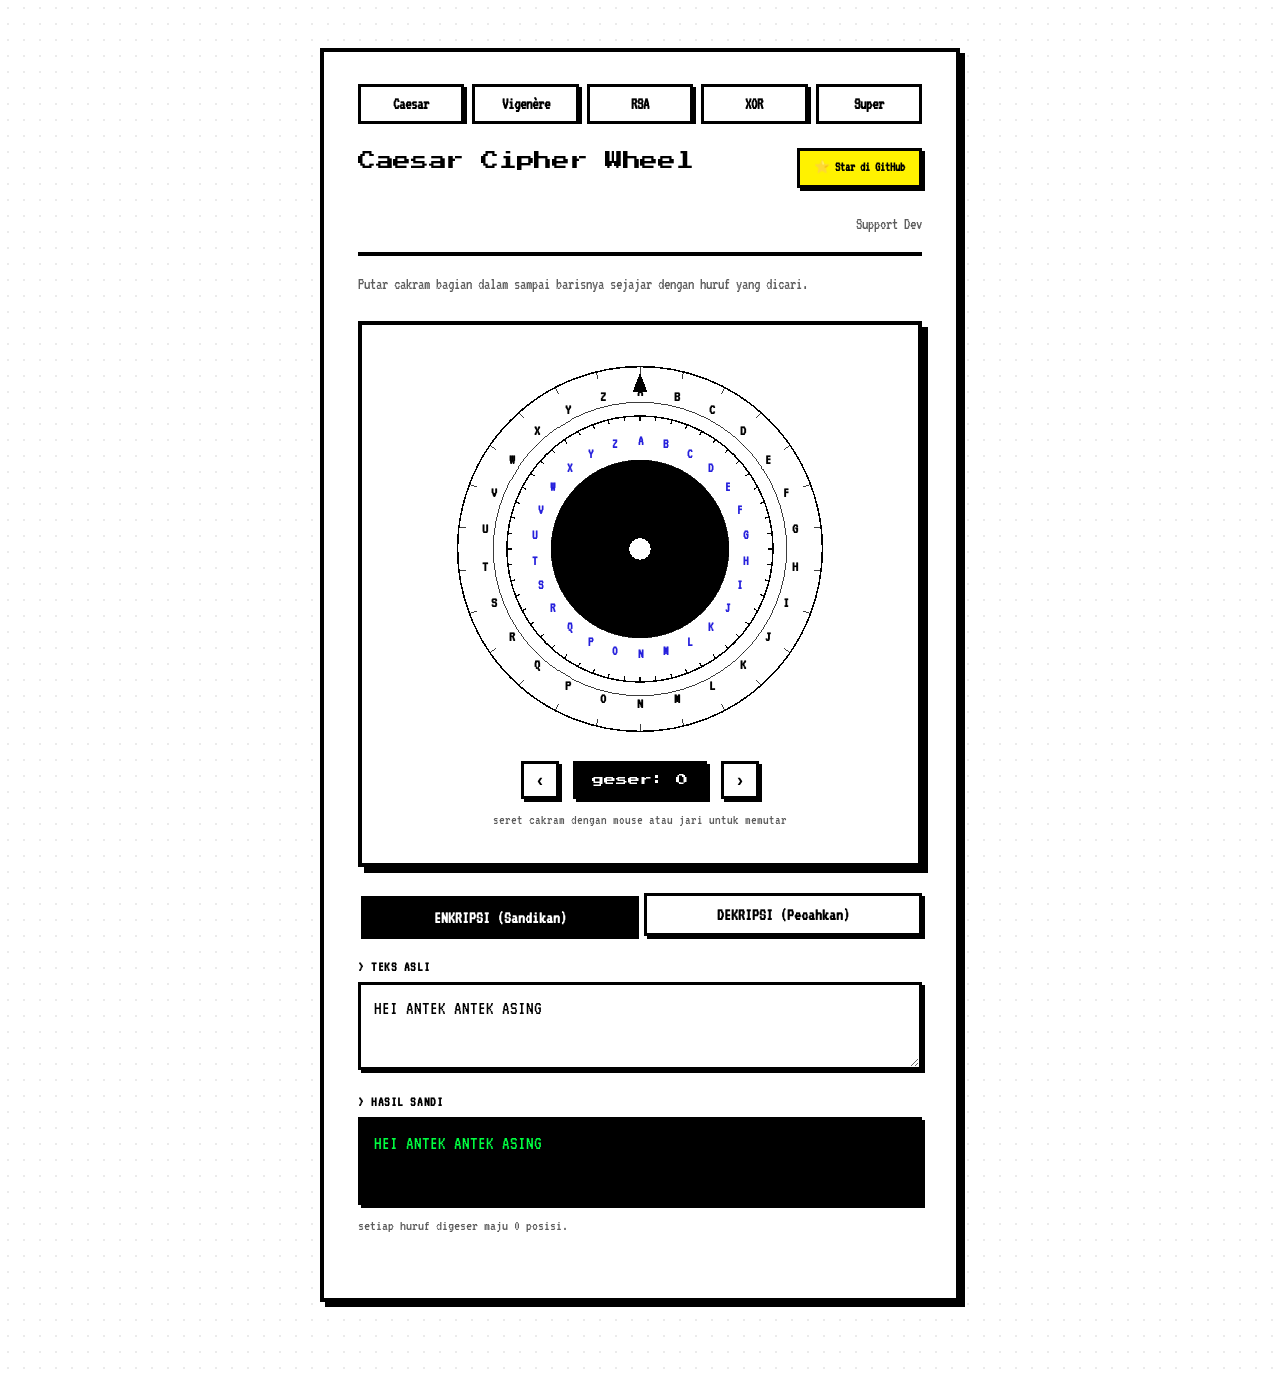
==== commit c68b2f31: "ganti warna inner text" ====
--- a/index.html
+++ b/index.html
@@ -51,7 +51,7 @@
     dominant-baseline:middle;
     user-select:none;
   }
-  .letter-inner{ fill:#fff; }
+  .letter-inner{ fill:#2620dc; }
 
   .pointer-tick{ fill:var(--ink); stroke:none; }
   .center-hub{ fill:var(--ink); }
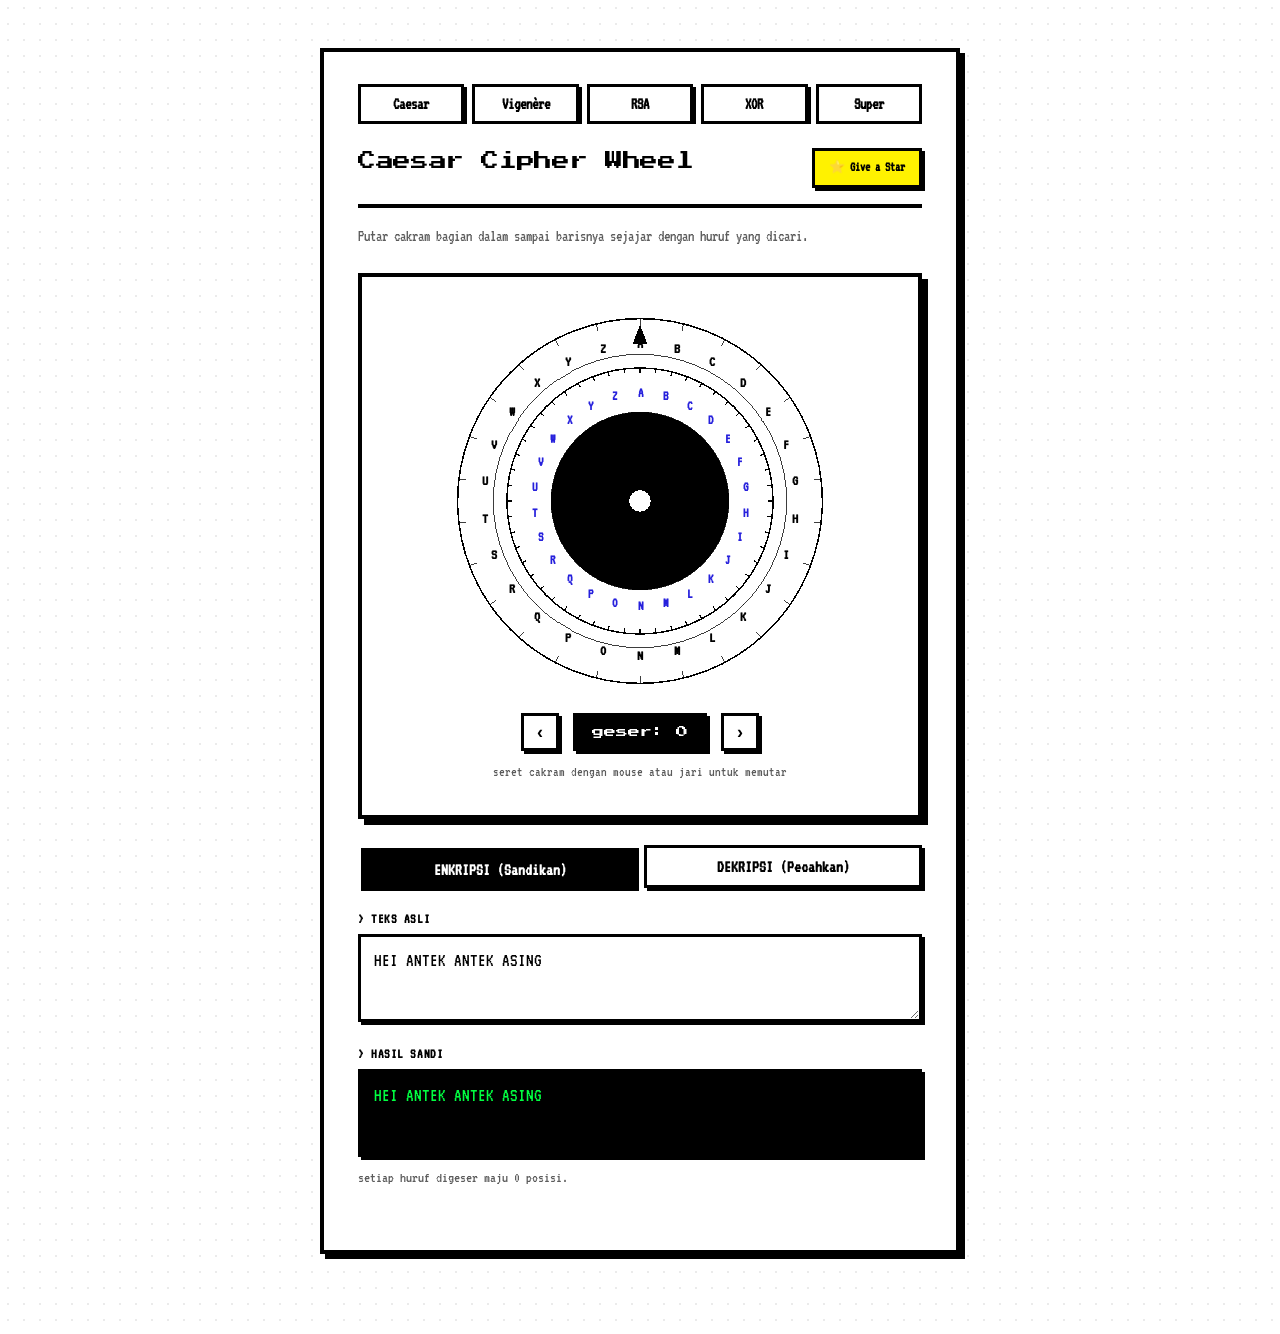
==== commit 62817645: "give a star" ====
--- a/index.html
+++ b/index.html
@@ -114,10 +114,8 @@
     <div class="ref">
       <a href="https://github.com/anubluskrin/Caesar-Wheel" target="_blank" rel="noopener noreferrer"
         style="display:inline-flex; align-items:center; gap:6px; border:1px solid var(--ink); padding:6px 12px; color:var(--ink); text-decoration:none; font-size:13px;">
-        ⭐ Star di GitHub
+        ⭐ Give a Star
       </a>
-      <br>
-      <br>Support Dev
     </div>
   </div>
  
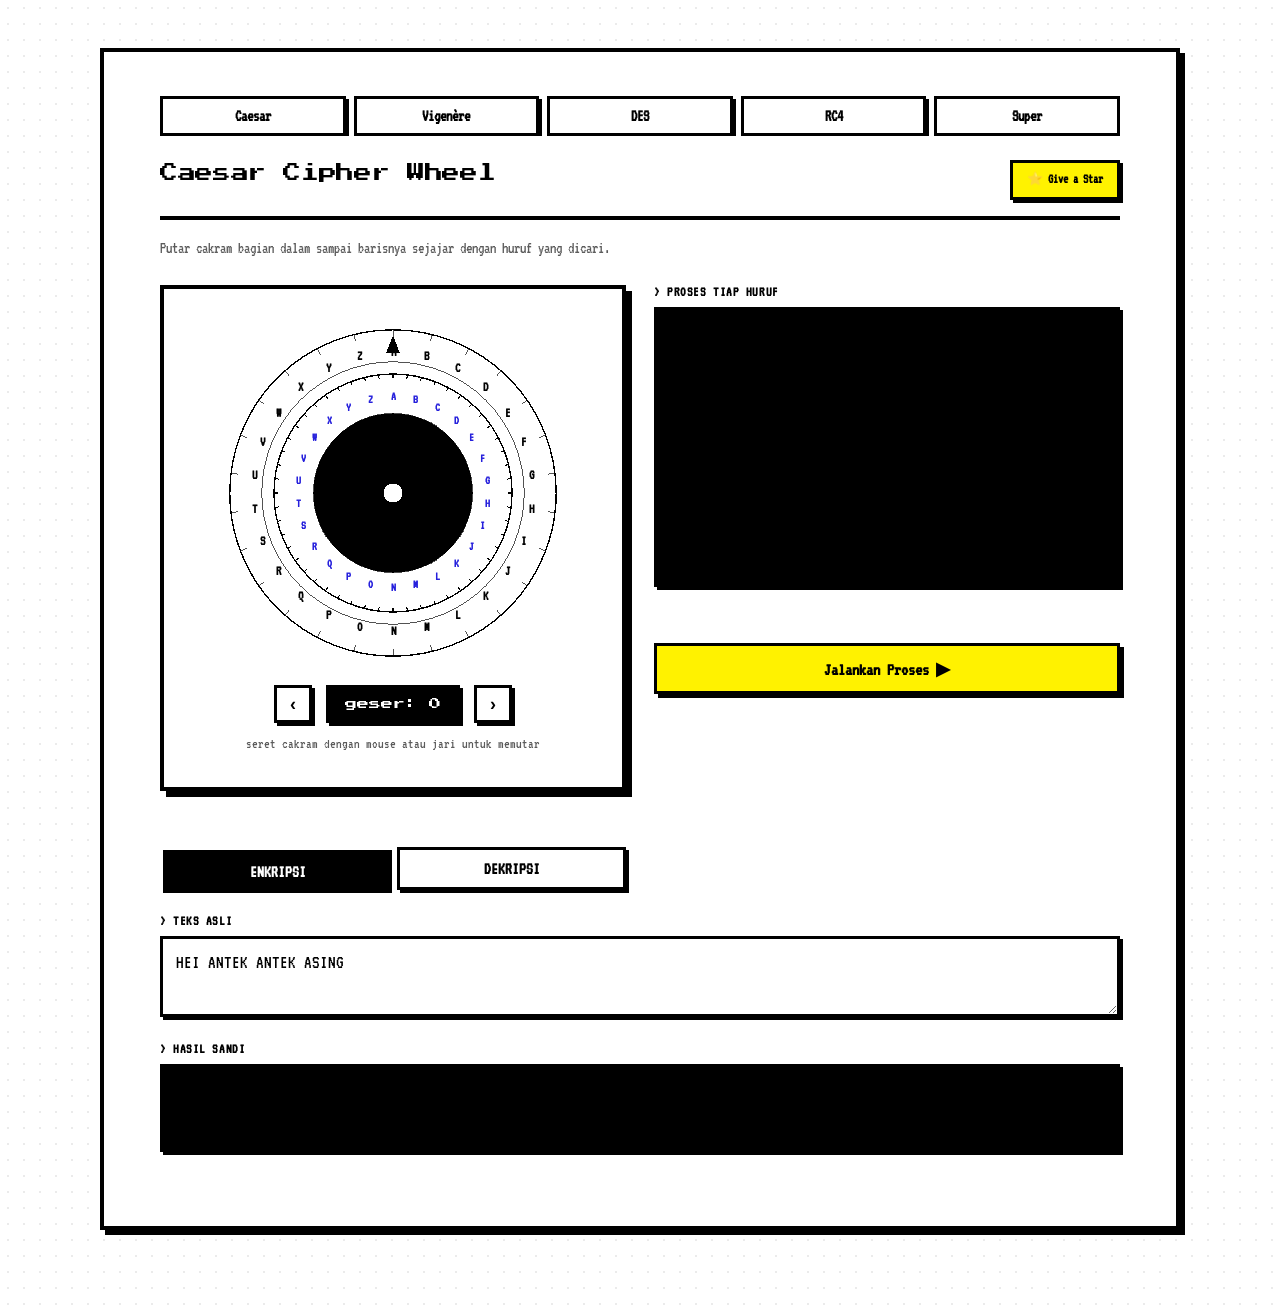
==== commit 6d6c2acb: "fix layot caesar" ====
--- a/index.html
+++ b/index.html
@@ -1,4 +1,3 @@
-
 <!DOCTYPE html>
 <html lang="id">
 <head>
@@ -23,13 +22,13 @@
     border:4px solid var(--ink);
     border-radius:0;
     padding:28px 20px 22px;
-    margin-bottom:26px;
+    margin-bottom:0;
     box-shadow:6px 6px 0 #000;
   }
 
   .stage{
     position:relative;
-    width:min(70vw, 380px);
+    width:min(60vw, 340px);
     aspect-ratio:1/1;
     margin:6px 0;
   }
@@ -108,7 +107,7 @@
 <body>
 <div class="sheet">
   <div id="nav-slot"></div>
- 
+
   <div class="letterhead">
     <h1>Caesar Cipher Wheel</h1>
     <div class="ref">
@@ -118,49 +117,71 @@
       </a>
     </div>
   </div>
- 
+
   <p class="intro">
     Putar cakram bagian dalam sampai barisnya sejajar dengan huruf yang dicari.
   </p>
- 
-  <div class="stage-wrap">
-    <div class="stage">
-      <svg viewBox="0 0 500 500">
-        <g class="disc-outer" id="outerDisc"></g>
-        <g class="disc-inner" id="innerDisc"></g>
-        <polygon class="pointer-tick" points="250,18 240,44 260,44"></polygon>
-        <circle class="center-hub" cx="250" cy="250" r="24"></circle>
-        <circle class="center-hub-inner" cx="250" cy="250" r="14"></circle>
-      </svg>
+
+    <div class="bento-grid">
+
+    <div class="bento-panel">
+      <div class="stage-wrap">
+        <div class="stage">
+          <svg viewBox="0 0 500 500">
+            <g class="disc-outer" id="outerDisc"></g>
+            <g class="disc-inner" id="innerDisc"></g>
+            <polygon class="pointer-tick" points="250,18 240,44 260,44"></polygon>
+            <circle class="center-hub" cx="250" cy="250" r="24"></circle>
+            <circle class="center-hub-inner" cx="250" cy="250" r="14"></circle>
+          </svg>
+        </div>
+
+        <div class="controls">
+          <button class="nudge" id="nudgeLeft" aria-label="Kurangi pergeseran">&#8249;</button>
+          <div class="shift-badge" id="shiftBadge">geser: 0</div>
+          <button class="nudge" id="nudgeRight" aria-label="Tambah pergeseran">&#8250;</button>
+        </div>
+        <p class="hint">seret cakram dengan mouse atau jari untuk memutar</p>
+      </div>
+
+      <div style="height:16px;"></div>
+
+      <div class="mode-row" style="margin-bottom:0;">
+        <button class="mode-btn active" data-mode="encode">ENKRIPSI</button>
+        <button class="mode-btn" data-mode="decode">DEKRIPSI</button>
+      </div>
     </div>
- 
-    <div class="controls">
-      <button class="nudge" id="nudgeLeft" aria-label="Kurangi pergeseran">&#8249;</button>
-      <div class="shift-badge" id="shiftBadge">geser: 0</div>
-      <button class="nudge" id="nudgeRight" aria-label="Tambah pergeseran">&#8250;</button>
+
+    <div class="bento-panel">
+      <div class="field" style="height:100%; display:flex; flex-direction:column; margin-bottom:0;">
+        <label>proses tiap huruf</label>
+        <div id="processLogContainer" class="terminal-log" style="flex:1; min-height:280px;"></div>
+      </div>
+
+      <div style="height:16px;"></div>
+
+      <button class="run-btn" id="runBtn" style="margin-top:0;">Jalankan Proses ▶</button>
     </div>
-    <p class="hint">seret cakram dengan mouse atau jari untuk memutar</p>
+
   </div>
- 
-  <div class="mode-row">
-    <button class="mode-btn active" data-mode="encode">ENKRIPSI (Sandikan)</button>
-    <button class="mode-btn" data-mode="decode">DEKRIPSI (Pecahkan)</button>
-  </div>
- 
+
+  <div style="height:24px;"></div>
+
   <div class="field">
     <label for="inputText">teks asli</label>
-    <textarea id="inputText" placeholder="Ketik pesan di sini...">HEI ANTEK ANTEK ASING</textarea>
+    <textarea id="inputText" placeholder="Ketik pesan di sini..." style="min-height:80px;">HEI ANTEK ANTEK ASING</textarea>
   </div>
- 
+
   <div class="field">
     <label id="outputLabel">hasil sandi</label>
     <div class="output-box" id="outputText"></div>
     <p class="footnote" id="footnote"></p>
   </div>
- 
+
 </div>
- 
+
 <script src="/shared/nav.js"></script>
+<script src="/shared/process-log.js"></script>
 <script>
 (function(){
   const ALPHA = "ABCDEFGHIJKLMNOPQRSTUVWXYZ";
@@ -170,7 +191,7 @@
   const R_INNER = 175;
   const R_INNER_LETTERS = 140;
   const CX = 250, CY = 250;
- 
+
   // --- efek suara (Web Audio API, tanpa file eksternal) ---
   let audioCtx = null;
   function getAudioCtx(){
@@ -190,10 +211,10 @@
     osc.start();
     osc.stop(ctx.currentTime + 0.05);
   }
- 
+
   const outerDisc = document.getElementById('outerDisc');
   const innerDisc = document.getElementById('innerDisc');
- 
+
   let outerRing = `<circle cx="${CX}" cy="${CY}" r="${R_OUTER}" fill="var(--paper-dark)" stroke="var(--ink)" stroke-width="2"></circle>`;
   outerRing += `<circle cx="${CX}" cy="${CY}" r="${R_INNER+18}" fill="none" stroke="var(--ink)" stroke-width="1"></circle>`;
   for(let i=0;i<N;i++){
@@ -208,7 +229,7 @@
     outerRing += `<line x1="${x1.toFixed(2)}" y1="${y1.toFixed(2)}" x2="${x2.toFixed(2)}" y2="${y2.toFixed(2)}" stroke="var(--ink)" stroke-width="1"></line>`;
   }
   outerDisc.innerHTML = outerRing;
- 
+
   let innerRing = `<circle cx="${CX}" cy="${CY}" r="${R_INNER}" fill="var(--paper)" stroke="var(--ink)" stroke-width="2"></circle>`;
   innerRing += `<circle cx="${CX}" cy="${CY}" r="${R_INNER-58}" fill="var(--ink)" stroke="var(--ink)" stroke-width="1"></circle>`;
   for(let i=0;i<N;i++){
@@ -226,33 +247,32 @@
     innerRing += `<line x1="${x1.toFixed(2)}" y1="${y1.toFixed(2)}" x2="${x2.toFixed(2)}" y2="${y2.toFixed(2)}" stroke="var(--ink)" stroke-width="1.5"></line>`;
   }
   innerDisc.innerHTML = innerRing;
- 
+
   const degPerLetter = 360 / N;
-  let shift = 0;
+  window.shift = 0;
   let rotationDeg = 0;
- 
+
   const shiftBadge = document.getElementById('shiftBadge');
   const innerDiscEl = document.getElementById('innerDisc');
- 
+
   function applyRotation(deg, animate){
     innerDiscEl.style.transition = animate ? '' : 'none';
     innerDiscEl.style.transform = `rotate(${deg}deg)`;
   }
- 
+
   function setShift(newShift, animate){
-    shift = ((newShift % N) + N) % N;
-    rotationDeg = shift * degPerLetter;
+    window.shift = ((newShift % N) + N) % N;
+    rotationDeg = window.shift * degPerLetter;
     applyRotation(rotationDeg, animate !== false);
-    shiftBadge.textContent = `geser: ${shift}`;
-    updateOutput();
-  }
- 
+    shiftBadge.textContent = `geser: ${window.shift}`;
+  }
+
   let dragging = false;
   let dragStartAngle = 0;
   let rotationAtDragStart = 0;
   let lastBoundaryIndex = 0;
   let cachedCtmInverse = null;
- 
+
   function getAngleFromEvent(evt, ctmInverse){
     const svg = innerDiscEl.ownerSVGElement;
     const pt = svg.createSVGPoint();
@@ -264,7 +284,7 @@
     const dy = loc.y - CY;
     return Math.atan2(dy, dx) * 180 / Math.PI;
   }
- 
+
   function startDrag(evt){
     dragging = true;
     getAudioCtx();
@@ -275,27 +295,25 @@
     lastBoundaryIndex = Math.round(rotationDeg / degPerLetter);
     evt.preventDefault();
   }
- 
+
   function moveDrag(evt){
     if(!dragging) return;
     const currentAngle = getAngleFromEvent(evt, cachedCtmInverse);
     let delta = currentAngle - dragStartAngle;
     rotationDeg = rotationAtDragStart + delta;
     applyRotation(rotationDeg, false);
- 
+
     const currentBoundaryIndex = Math.round(rotationDeg / degPerLetter);
     if(currentBoundaryIndex !== lastBoundaryIndex){
       playTick();
       lastBoundaryIndex = currentBoundaryIndex;
- 
-      // update angka & hasil secara realtime, tanpa animasi/snap
-      shift = ((currentBoundaryIndex % N) + N) % N;
-      shiftBadge.textContent = `geser: ${shift}`;
-      updateOutput();
+
+      window.shift = ((currentBoundaryIndex % N) + N) % N;
+      shiftBadge.textContent = `geser: ${window.shift}`;
     }
     evt.preventDefault();
   }
- 
+
   function endDrag(){
     if(!dragging) return;
     dragging = false;
@@ -303,59 +321,72 @@
     const snappedShift = Math.round(rotationDeg / degPerLetter);
     setShift(snappedShift, true);
   }
- 
+
   innerDiscEl.addEventListener('mousedown', startDrag);
   window.addEventListener('mousemove', moveDrag);
   window.addEventListener('mouseup', endDrag);
   innerDiscEl.addEventListener('touchstart', startDrag, {passive:false});
   window.addEventListener('touchmove', moveDrag, {passive:false});
   window.addEventListener('touchend', endDrag);
- 
-  document.getElementById('nudgeLeft').addEventListener('click', ()=> { playTick(1.3); setShift(shift - 1, true); });
-  document.getElementById('nudgeRight').addEventListener('click', ()=> { playTick(1.3); setShift(shift + 1, true); });
- 
-  let mode = 'encode';
+
+  document.getElementById('nudgeLeft').addEventListener('click', ()=> { playTick(1.3); setShift(window.shift - 1, true); });
+  document.getElementById('nudgeRight').addEventListener('click', ()=> { playTick(1.3); setShift(window.shift + 1, true); });
+
+  window.mode = 'encode';
   const modeButtons = document.querySelectorAll('.mode-btn');
   const outputLabel = document.getElementById('outputLabel');
   const footnote = document.getElementById('footnote');
-  const inputText = document.getElementById('inputText');
-  const outputText = document.getElementById('outputText');
- 
+
   modeButtons.forEach(btn=>{
     btn.addEventListener('click', ()=>{
       modeButtons.forEach(b=>b.classList.remove('active'));
       btn.classList.add('active');
-      mode = btn.dataset.mode;
-      outputLabel.textContent = mode === 'encode' ? 'hasil sandi' : 'hasil terpecahkan';
-      updateOutput();
+      window.mode = btn.dataset.mode;
+      outputLabel.textContent = window.mode === 'encode' ? 'hasil sandi' : 'hasil terpecahkan';
+      footnote.textContent = '';
+      document.getElementById('outputText').textContent = ' ';
+      document.getElementById('processLogContainer').innerHTML = '';
     });
   });
- 
-  function caesarShift(text, s){
-    return text.replace(/[a-zA-Z]/g, ch => {
+
+  setShift(0, false);
+})();
+</script>
+
+<script>
+  const runBtn = document.getElementById('runBtn');
+  const inputTextEl = document.getElementById('inputText');
+  const outputTextEl = document.getElementById('outputText');
+  const footnoteEl = document.getElementById('footnote');
+
+  function caesarShiftText(text, s){
+    const steps = [];
+    const result = text.replace(/[a-zA-Z]/g, ch => {
       const isUpper = ch === ch.toUpperCase();
       const base = isUpper ? 65 : 97;
       const code = ch.charCodeAt(0) - base;
       const shifted = ((code + s) % 26 + 26) % 26;
-      return String.fromCharCode(shifted + base);
+      const resultChar = String.fromCharCode(shifted + base);
+      steps.push(`${ch} ${s>=0?'+':''}${s} → ${resultChar}`);
+      return resultChar;
     });
-  }
- 
-  function updateOutput(){
-    const text = inputText.value;
-    const s = mode === 'encode' ? shift : -shift;
-    const result = caesarShift(text, s);
-    outputText.textContent = result || ' ';
-    footnote.textContent = mode === 'encode'
-      ? `setiap huruf digeser maju ${shift} posisi.`
-      : `setiap huruf digeser mundur ${shift} posisi untuk mengembalikan pesan.`;
-  }
- 
-  inputText.addEventListener('input', updateOutput);
- 
-  setShift(0, false);
-})();
+    return { result, steps };
+  }
+
+  runBtn.addEventListener('click', ()=>{
+    const s = window.mode === 'encode' ? window.shift : -window.shift;
+    const { result, steps } = caesarShiftText(inputTextEl.value, s);
+
+    outputTextEl.textContent = ' ';
+    runBtn.disabled = true;
+    runTerminalLog('processLogContainer', steps, ()=>{
+      outputTextEl.textContent = result || ' ';
+      footnoteEl.textContent = window.mode === 'encode'
+        ? `setiap huruf digeser maju ${window.shift} posisi.`
+        : `setiap huruf digeser mundur ${window.shift} posisi untuk mengembalikan pesan.`;
+      runBtn.disabled = false;
+    });
+  });
 </script>
 </body>
-</html>
- 
+</html>
--- a/shared/theme.css
+++ b/shared/theme.css
@@ -32,12 +32,16 @@
 
 .sheet{
   width:100%;
-  max-width:640px;
+  max-width:880px;
   background:var(--paper-dark);
   border:4px solid var(--ink);
   border-radius:0;
   box-shadow:var(--shadow);
   padding:32px 34px 38px;
+}
+
+@media (min-width: 860px){
+  .sheet{ max-width:960px; padding:44px 56px 52px; }
 }
 
 .letterhead{
@@ -190,4 +194,72 @@
   font-size:13px;
 }
 .process-table tbody tr:nth-child(even){ background:#f0f0f0; }
-.log-empty{ font-size:15px; color:var(--ink-soft); }+.log-empty{ font-size:15px; color:var(--ink-soft); }
+
+.terminal-log{
+  background:#000;
+  border:3px solid var(--ink);
+  padding:14px 16px;
+  min-height:120px;
+  max-height:280px;
+  overflow-y:auto;
+  box-shadow:3px 3px 0 #000;
+}
+.term-line{
+  margin:0 0 4px;
+  color:#00ff41;
+  font-family:'VT323', monospace;
+  font-size:16px;
+  white-space:pre-wrap;
+  word-break:break-word;
+}
+.run-btn{
+  width:100%;
+  padding:12px 0;
+  margin-top:6px;
+  background:#fff200;
+  border:3px solid var(--ink);
+  font-family:'VT323', monospace;
+  font-weight:700;
+  font-size:18px;
+  cursor:pointer;
+  box-shadow:4px 4px 0 #000;
+  transition:transform .08s ease, box-shadow .08s ease;
+}
+.run-btn:hover{ transform:translate(2px,2px); box-shadow:2px 2px 0 #000; }
+.run-btn:active{ transform:translate(4px,4px); box-shadow:0 0 0 #000; }
+
+.grid-2{
+  display:grid;
+  grid-template-columns:1fr;
+  gap:0;
+}
+@media (min-width: 860px){
+  .grid-2{
+    grid-template-columns:1fr 1fr;
+    gap:24px;
+    align-items:start;
+  }
+}
+.bento-grid{
+  display:grid;
+  grid-template-columns:1fr;
+  gap:24px;
+  align-items:start;
+}
+@media (min-width: 860px){
+  .bento-grid{
+    grid-template-columns:1fr 1fr;
+    gap:28px;
+  }
+}
+.bento-panel{
+  display:flex;
+  flex-direction:column;
+  gap:20px;
+}
+.bento-panel .field{ margin-bottom:0; }
+
+@media (min-width: 860px){
+  .sheet{ max-width:1080px; }
+}
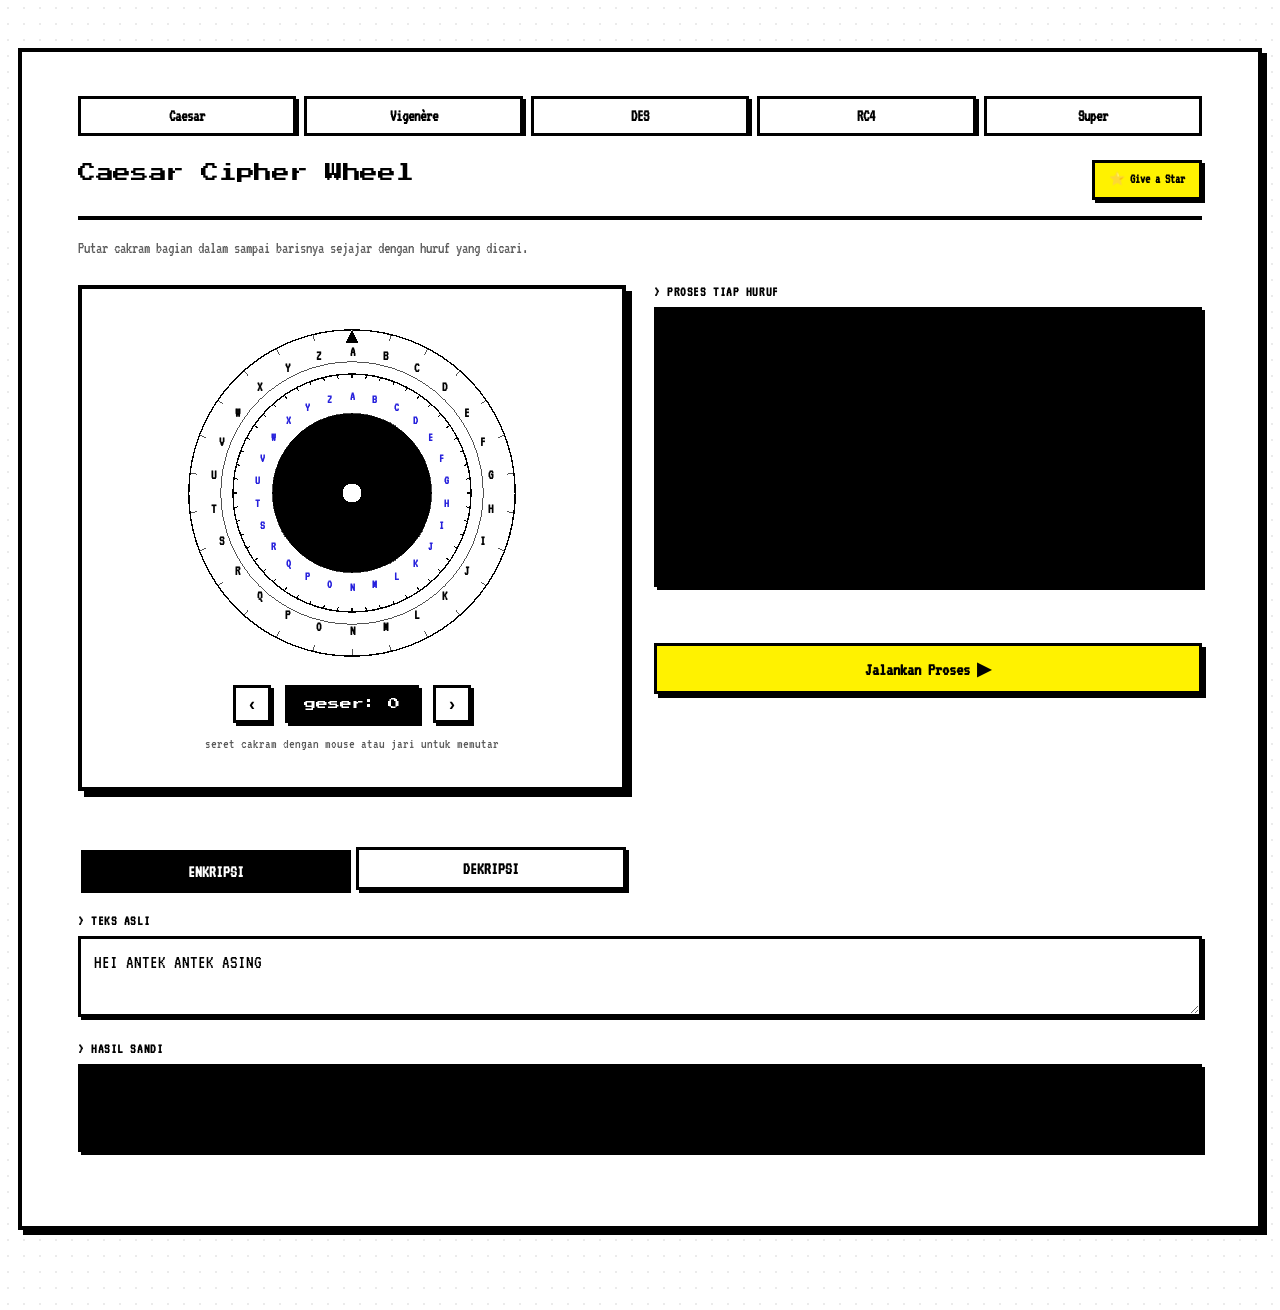
==== commit ce25f183: "fix arrow di caesar" ====
--- a/index.html
+++ b/index.html
@@ -44,7 +44,7 @@
 
   .letter-outer, .letter-inner{
     font-family:'VT323', monospace;
-    font-weight:700;
+    font-weight:600;
     fill:var(--ink);
     text-anchor:middle;
     dominant-baseline:middle;
@@ -130,7 +130,7 @@
           <svg viewBox="0 0 500 500">
             <g class="disc-outer" id="outerDisc"></g>
             <g class="disc-inner" id="innerDisc"></g>
-            <polygon class="pointer-tick" points="250,18 240,44 260,44"></polygon>
+            <polygon class="pointer-tick" points="250,11 240,30 260,30"></polygon>
             <circle class="center-hub" cx="250" cy="250" r="24"></circle>
             <circle class="center-hub-inner" cx="250" cy="250" r="14"></circle>
           </svg>
--- a/shared/theme.css
+++ b/shared/theme.css
@@ -161,6 +161,42 @@
   box-shadow:0 0 0 #000;
 }
 
+/* Toggle kecil untuk pengaturan tampilan (mis. Sederhana/Teknis pada log proses) —
+   sengaja dibuat jauh lebih kecil & tanpa shadow tebal supaya TIDAK terlihat seperti
+   bagian dari toggle utama (Sandikan/Pecahkan). Ini kontrol yang berbeda maksudnya. */
+.logmode-row{
+  display:flex;
+  align-items:center;
+  gap:6px;
+  margin-bottom:10px;
+}
+.logmode-label{
+  font-size:11px;
+  color:var(--ink-soft);
+  text-transform:uppercase;
+  letter-spacing:0.04em;
+  margin-right:2px;
+}
+.logmode-btn{
+  padding:3px 10px;
+  background:#fff;
+  border:2px solid var(--ink-soft);
+  border-radius:12px;
+  color:var(--ink-soft);
+  font-family:'VT323', monospace;
+  font-size:13px;
+  font-weight:700;
+  cursor:pointer;
+  box-shadow:none;
+  transition:all .08s ease;
+}
+.logmode-btn:hover{ border-color:var(--ink); color:var(--ink); }
+.logmode-btn.active{
+  background:var(--ink-soft);
+  border-color:var(--ink-soft);
+  color:#fff;
+}
+
 .footnote{
   margin-top:10px;
   font-size:15px;
@@ -261,5 +297,5 @@
 .bento-panel .field{ margin-bottom:0; }
 
 @media (min-width: 860px){
-  .sheet{ max-width:1080px; }
+  .sheet{ max-width:1280px; }
 }
